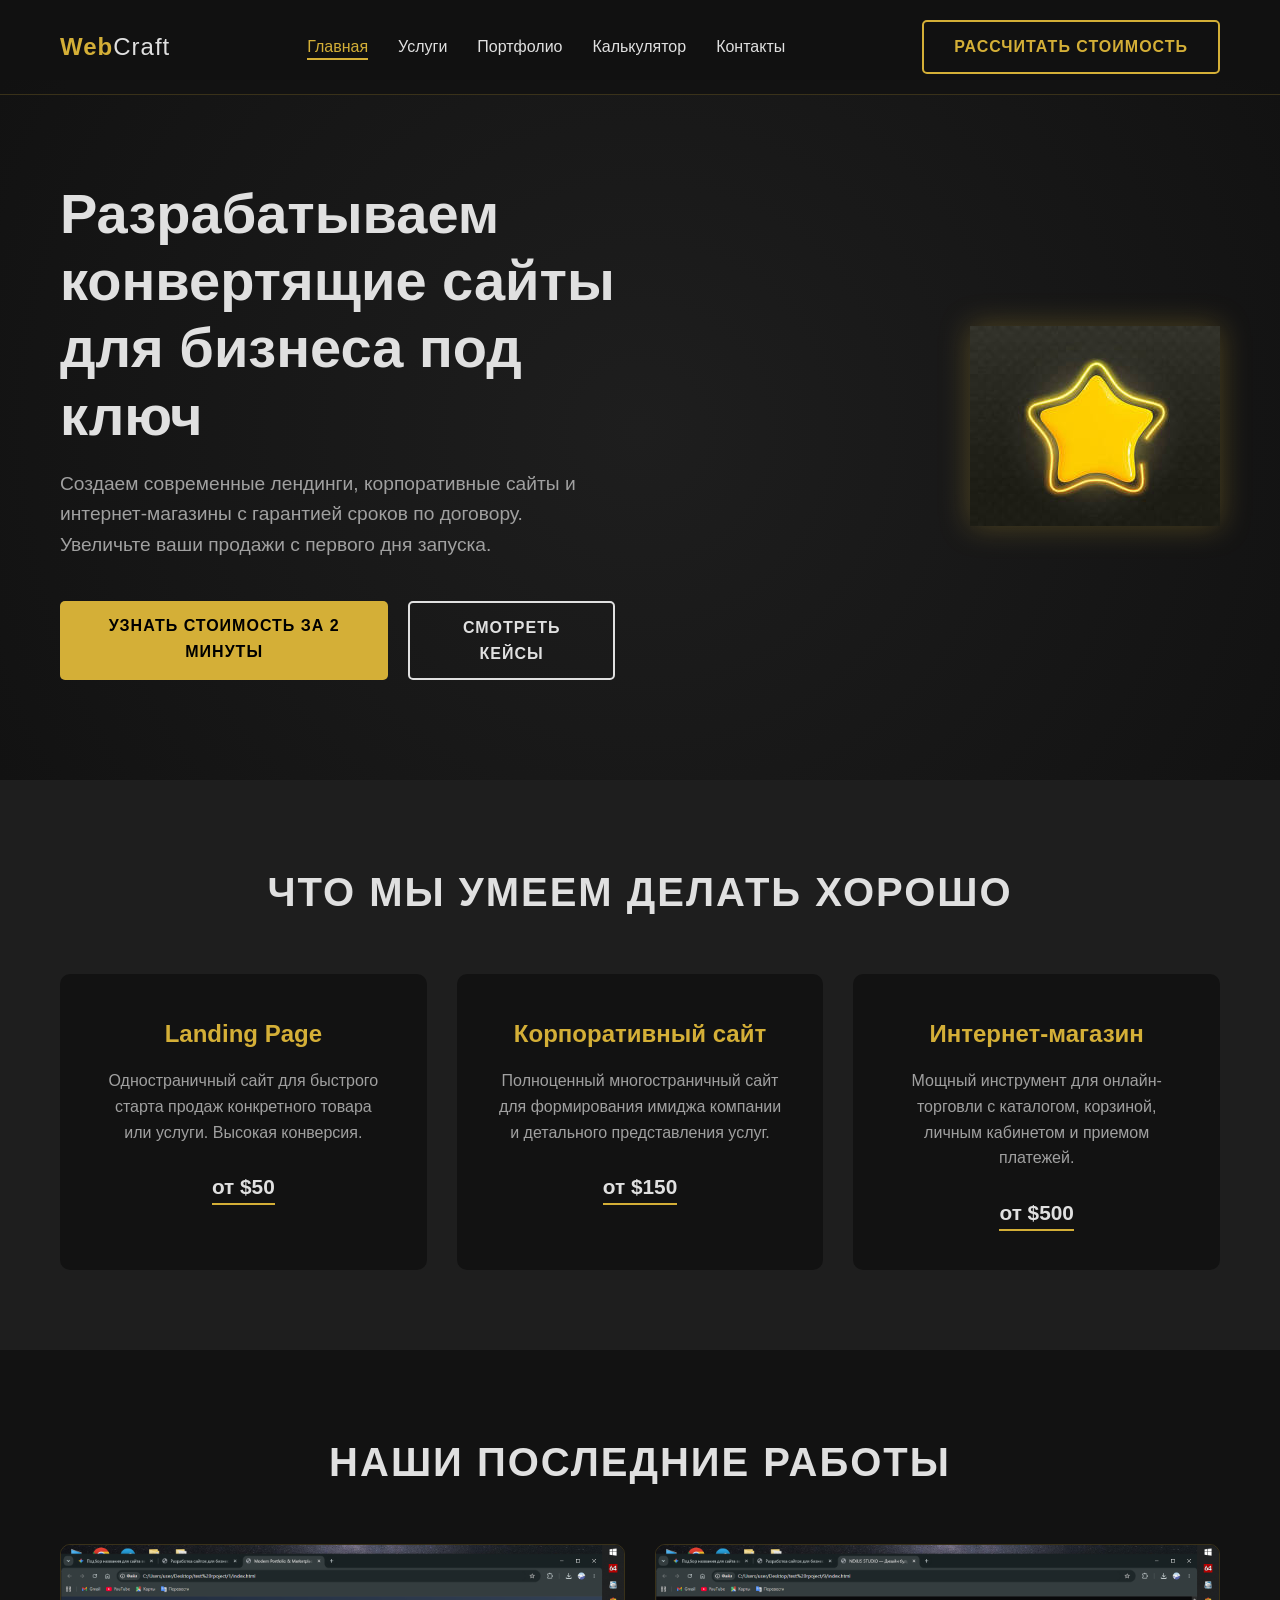
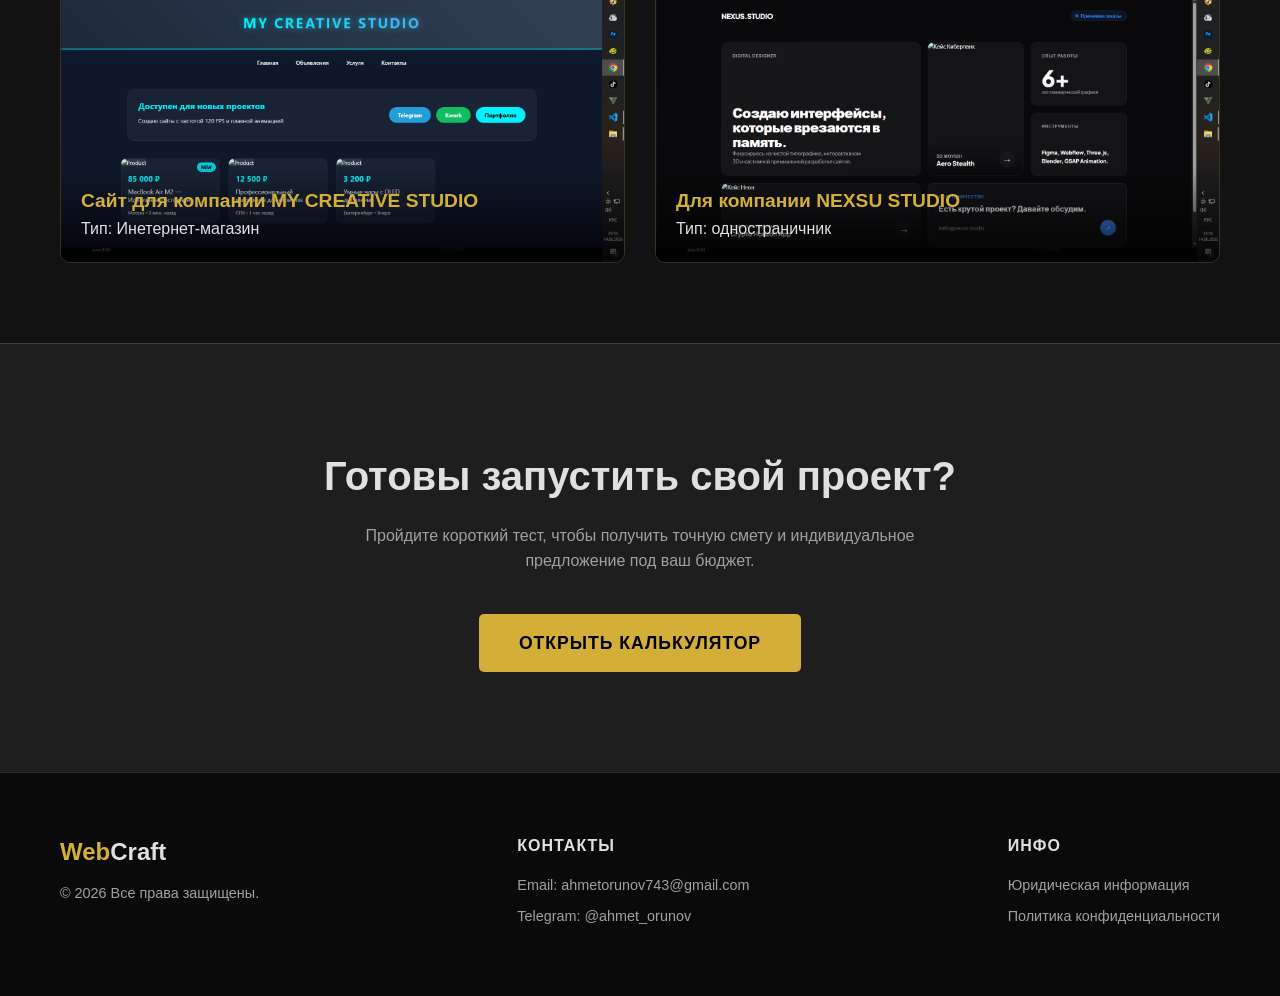
==== index.html @ 6cf31d61 "Add files via upload" ====
<!DOCTYPE html>
<html lang="ru">
<head>
    <meta charset="UTF-8">
    <meta name="viewport" content="width=device-width, initial-scale=1.0">
    <title>Разработка сайтов для бизнеса под ключ | НазваниеСтудии</title>
    <link rel="shortcut icon" href="images/favicon.ico" type="image/x-icon">
    <link rel="stylesheet" href="style.css">
</head>
<body>

    <header class="header">
        <div class="container">
            <div class="logo">
                <a href="index.html"><strong>Web</strong>Craft</a>
            </div>
            <nav class="navigation">
                <ul>
                    <li><a href="index.html" class="active">Главная</a></li>
                    <li><a href="#services">Услуги</a></li>
                    <li><a href="#portfolio">Портфолио</a></li>
                    <li><a href="calculator.html">Калькулятор</a></li>
                    <li><a href="contacts.html">Контакты</a></li>
                </ul>
            </nav>
            <div class="header-cta">
                <a href="calculator.html" class="btn btn-secondary">Рассчитать стоимость</a>
            </div>
        </div>
    </header>

    <main>
        <section class="hero">
            <div class="container">
                <div class="hero-content">
                    <h1>Разрабатываем конвертящие сайты для бизнеса под ключ</h1>
                    <p>Создаем современные лендинги, корпоративные сайты и интернет-магазины с гарантией сроков по договору. Увеличьте ваши продажи с первого дня запуска.</p>
                    <div class="hero-buttons">
                        <a href="calculator.html" class="btn btn-primary">Узнать стоимость за 2 минуты</a>
                        <a href="#portfolio" class="btn btn-outline">Смотреть кейсы</a>
                    </div>
                </div>
                <div class="hero-image">
                    <img src="images.jfif" alt="Разработка сайтов">
                </div>
            </div>
        </section>

        <section id="services" class="services">
            <div class="container">
                <h2 class="section-title">Что мы умеем делать хорошо</h2>
                <div class="services-grid">
                    <div class="service-card">
                        <h3>Landing Page</h3>
                        <p>Одностраничный сайт для быстрого старта продаж конкретного товара или услуги. Высокая конверсия.</p>
                        <span class="price">от $50</span>
                    </div>
                    <div class="service-card">
                        <h3>Корпоративный сайт</h3>
                        <p>Полноценный многостраничный сайт для формирования имиджа компании и детального представления услуг.</p>
                        <span class="price">от $150</span>
                    </div>
                    <div class="service-card">
                        <h3>Интернет-магазин</h3>
                        <p>Мощный инструмент для онлайн-торговли с каталогом, корзиной, личным кабинетом и приемом платежей.</p>
                        <span class="price">от $500</span>
                    </div>
                </div>
            </div>
        </section>

        <section id="portfolio" class="portfolio">
            <div class="container">
                <h2 class="section-title">Наши последние работы</h2>
                <div class="portfolio-grid">
                    <div class="portfolio-item">
                        <img src="keys1.png" alt="Кейс 1">
                        <div class="portfolio-info">
                            <h3>Сайт для компании MY CREATIVE STUDIO</h3>
                            <p>Тип: Инетернет-магазин</p>
                        </div>
                    </div>
                    <div class="portfolio-item">
                        <img src="keys2.png" alt="Кейс 2">
                        <div class="portfolio-info">
                            <h3>Для компании NEXSU STUDIO</h3>
                            <p>Тип: одностраничник</p>
                        </div>
                    </div>
                </div>
            </div>
        </section>

        <section class="cta-block">
            <div class="container">
                <h2>Готовы запустить свой проект?</h2>
                <p>Пройдите короткий тест, чтобы получить точную смету и индивидуальное предложение под ваш бюджет.</p>
                <a href="calculator.html" class="btn btn-primary btn-large">Открыть калькулятор</a>
            </div>
        </section>
    </main>

    <footer id="contacts" class="footer">
        <div class="container">
            <div class="footer-grid">
                <div class="footer-brand">
                    <h3><strong>Web</strong>Craft</h3>
                    <p>© 2026 Все права защищены.</p>
                </div>
                <div class="footer-contacts">
                    <h4>Контакты</h4>
                    <p>Email: ahmetorunov743@gmail.com</p>
                    <p>Telegram: @ahmet_orunov</p>
                </div>
                <div class="footer-links">
                    <h4>Инфо</h4>
                    <ul>
                        <li><a href="legal.html">Юридическая информация</a></li>
                        <li><a href="#">Политика конфиденциальности</a></li>
                    </ul>
                </div>
            </div>
        </div>
    </footer>

    <script src="script.js"></script>
</body>
</html>
---- style.css ----
/* ==========================================================================
   ОСНОВНЫЕ СТИЛИ (Переменные и обнуление)
   ========================================================================== */
:root {
    /* Наша цветовая палитра */
    --bg-dark: #121212;      /* Глубокий темно-серый для фона */
    --bg-card: #1E1E1E;      /* Чуть светлее для блоков, карточек */
    --text-main: #E0E0E0;   /* Светло-серый текст (не чисто белый, чтобы не резал глаза) */
    --text-muted: #A0A0A0;  /* Потускневший текст для описаний */
    --gold: #D4AF37;        /* Основной золотой акцент */
    --gold-hover: #F1D57F;  /* Золотой при наведении (светлее) */
    
    /* Шрифты и параметры */
    --font-main: 'Segoe UI', Roboto, Helvetica, Arial, sans-serif;
    --container-width: 1200px;
    --transition: all 0.3s ease;
}

* {
    margin: 0;
    padding: 0;
    box-sizing: border-box;
}

body {
    background-color: var(--bg-dark);
    color: var(--text-main);
    font-family: var(--font-main);
    line-height: 1.6;
    overflow-x: hidden;
}

a {
    text-decoration: none;
    color: inherit;
    transition: var(--transition);
}

ul {
    list-style: none;
}

img {
    max-width: 100%;
    height: auto;
}

/* Общие элементы */
.container {
    max-width: var(--container-width);
    margin: 0 auto;
    padding: 0 20px;
}

.container-narrow {
    max-width: 800px; /* Для юридических текстов */
}

.section-title {
    text-align: center;
    font-size: 2.5rem;
    margin-bottom: 50px;
    text-transform: uppercase;
    letter-spacing: 2px;
}

/* Кнопки (Buttons) */
.btn {
    display: inline-block;
    padding: 12px 30px;
    border-radius: 5px;
    font-weight: 600;
    text-transform: uppercase;
    letter-spacing: 1px;
    cursor: pointer;
    border: none;
    text-align: center;
}

.btn-primary {
    background-color: var(--gold);
    color: #000; /* Черный текст на золотом */
}

.btn-primary:hover {
    background-color: var(--gold-hover);
    transform: translateY(-2px); /* Легкий эффект всплытия */
}

.btn-secondary {
    background-color: transparent;
    border: 2px solid var(--gold);
    color: var(--gold);
}

.btn-secondary:hover {
    background-color: rgba(212, 175, 55, 0.1); /* Прозрачный золотой фон */
}

.btn-outline {
    background-color: transparent;
    border: 2px solid var(--text-main);
    color: var(--text-main);
}

.btn-outline:hover {
    border-color: var(--gold);
    color: var(--gold);
}

/* ==========================================================================
   ШАПКА (Header)
   ========================================================================== */
.header {
    background-color: rgba(18, 18, 18, 0.95); /* Полупрозрачный фон */
    padding: 20px 0;
    position: fixed;
    top: 0;
    width: 100%;
    z-index: 1000;
    border-bottom: 1px solid rgba(212, 175, 55, 0.2); /* Тонкая золотая линия */
}

.header .container {
    display: flex;
    justify-content: space-between;
    align-items: center;
}

.logo {
    font-size: 1.5rem;
    letter-spacing: 1px;
}

.logo strong {
    color: var(--gold); /* "Web" в логотипе золотой */
}

.navigation ul {
    display: flex;
    gap: 30px;
}

.navigation a {
    font-weight: 500;
    position: relative;
    padding-bottom: 5px;
}

/* Золотое подчеркивание при наведении (эффект Хай-тек) */
.navigation a::after {
    content: '';
    position: absolute;
    bottom: 0;
    left: 0;
    width: 0;
    height: 2px;
    background-color: var(--gold);
    transition: var(--transition);
}

.navigation a:hover::after,
.navigation a.active::after {
    width: 100%;
}

.navigation a.active {
    color: var(--gold);
}

/* Корректировка отступа для main, чтобы header не перекрывал контент */
main {
    margin-top: 80px;
}

/* ==========================================================================
   ГЛАВНАЯ СТРАНИЦА (Index.html)
   ========================================================================== */

/* Hero Section */
.hero {
    padding: 100px 0;
    background: radial-gradient(circle at center, #1E1E1E 0%, #121212 100%); /* Градиент */
}

.hero .container {
    display: flex;
    align-items: center;
    gap: 50px;
}

.hero-content {
    flex: 1;
}

.hero-content h1 {
    font-size: 3.5rem;
    line-height: 1.2;
    margin-bottom: 20px;
}

.hero-content p {
    color: var(--text-muted);
    font-size: 1.2rem;
    margin-bottom: 40px;
}

.hero-buttons {
    display: flex;
    gap: 20px;
}

.hero-image {
    flex: 1;
    text-align: right;
}

.hero-image img {
    filter: drop-shadow(0 0 15px rgba(212, 175, 55, 0.3)); /* Золотое свечение */
}

/* Services */
.services {
    padding: 80px 0;
    background-color: var(--bg-card);
}

.services-grid {
    display: flex;
    gap: 30px;
}

.service-card {
    flex: 1;
    background-color: var(--bg-dark);
    padding: 40px;
    border-radius: 10px;
    border: 1px solid transparent;
    transition: var(--transition);
    text-align: center;
}

.service-card:hover {
    border-color: var(--gold);
    transform: translateY(-5px);
}

.service-card h3 {
    font-size: 1.5rem;
    margin-bottom: 15px;
    color: var(--gold);
}

.service-card p {
    color: var(--text-muted);
    margin-bottom: 25px;
}

.price {
    font-size: 1.3rem;
    font-weight: 700;
    color: var(--text-main);
    border-bottom: 2px solid var(--gold); /* Подчеркивание цены */
    padding-bottom: 5px;
}

/* Portfolio (краткая версия) */
.portfolio {
    padding: 80px 0;
}

.portfolio-grid {
    display: flex;
    gap: 30px;
}

.portfolio-item {
    flex: 1;
    position: relative;
    border-radius: 10px;
    overflow: hidden;
    border: 1px solid rgba(212, 175, 55, 0.2);
}

.portfolio-item img {
    display: block;
    width: 100%;
}

.portfolio-info {
    position: absolute;
    bottom: 0;
    left: 0;
    width: 100%;
    padding: 20px;
    background: linear-gradient(to top, rgba(0,0,0,0.8), transparent);
}

.portfolio-info h3 {
    color: var(--gold);
    font-size: 1.2rem;
}

/* CTA Block */
.cta-block {
    padding: 100px 0;
    background-color: var(--bg-card);
    text-align: center;
    border-top: 1px solid rgba(212, 175, 55, 0.2);
}

.cta-block h2 {
    font-size: 2.5rem;
    margin-bottom: 15px;
}

.cta-block p {
    color: var(--text-muted);
    margin-bottom: 40px;
    max-width: 600px;
    margin-left: auto;
    margin-right: auto;
}

.btn-large {
    padding: 15px 40px;
    font-size: 1.1rem;
}

/* ==========================================================================
   КАЛЬКУЛЯТОР (Calculator.html)
   ========================================================================== */
.calc-page {
    padding: 80px 0;
}

.calc-header {
    text-align: center;
    margin-bottom: 60px;
}

.calc-form {
    max-width: 800px;
    margin: 0 auto;
}

.calc-step {
    background-color: var(--bg-card);
    padding: 30px;
    border-radius: 10px;
    margin-bottom: 30px;
    border-left: 3px solid var(--gold); /* Золотая полоса слева */
}

.calc-step h3 {
    font-size: 1.3rem;
    margin-bottom: 25px;
    color: var(--text-main);
}

/* Группы опций */
.radio-group, .checkbox-group {
    display: flex;
    flex-direction: column;
    gap: 15px;
}

/* Стилизация опции (Label) */
.calc-option {
    display: flex;
    align-items: center;
    cursor: pointer;
    position: relative;
    padding: 10px 0;
}

/* Скрываем стандартные кружочки и галочки */
.calc-option input {
    position: absolute;
    opacity: 0;
    cursor: pointer;
}

/* Кастомный радио-кружок */
.option-custom, .option-custom-check {
    width: 20px;
    height: 20px;
    border: 2px solid var(--text-muted);
    margin-right: 15px;
    transition: var(--transition);
    display: inline-block;
}

.option-custom { border-radius: 50%; } /* Круглый */
.option-custom-check { border-radius: 3px; } /* Квадратный */

/* Стиль при наведении */
.calc-option:hover .option-custom,
.calc-option:hover .option-custom-check {
    border-color: var(--gold);
}

/* Стиль при выборе (Checked) */
.calc-option input:checked + .option-custom,
.calc-option input:checked + .option-custom-check {
    border-color: var(--gold);
    background-color: var(--gold);
    box-shadow: 0 0 10px rgba(212, 175, 55, 0.5); /* Хай-тек свечение */
}

.option-text {
    color: var(--text-muted);
    transition: var(--transition);
}

.calc-option input:checked ~ .option-text {
    color: var(--gold); /* Текст становится золотым при выборе */
    font-weight: 500;
}

/* Итоговая цена */
.calc-total {
    text-align: center;
    padding: 40px;
    margin-bottom: 40px;
    background-color: var(--bg-card);
    border-radius: 10px;
    border: 2px solid var(--gold);
}

.calc-total h4 {
    text-transform: uppercase;
    letter-spacing: 1px;
    margin-bottom: 10px;
}

.total-price {
    font-size: 3rem;
    font-weight: 800;
    color: var(--gold);
}

/* Лид-форма */
.calc-lead-form {
    text-align: center;
}

.form-inputs {
    margin-top: 30px;
    display: flex;
    flex-direction: column;
    gap: 15px;
    max-width: 400px;
    margin-left: auto;
    margin-right: auto;
}

/* Вводы (Inputs) в стиле хай-тек */
.form-inputs input {
    padding: 15px;
    background-color: var(--bg-card);
    border: 1px solid #333;
    color: var(--text-main);
    border-radius: 5px;
    transition: var(--transition);
}

.form-inputs input:focus {
    outline: none;
    border-color: var(--gold); /* Золотая рамка при фокусе */
    box-shadow: 0 0 10px rgba(212, 175, 55, 0.2);
}

/* ==========================================================================
   ЮРИДИЧЕСКАЯ ИНФОРМАЦИЯ (Legal.html)
   ========================================================================== */
.legal-page {
    padding: 80px 0;
}

.legal-section h1 {
    font-size: 2.5rem;
    margin-bottom: 10px;
}

.last-updated {
    color: var(--text-muted);
    margin-bottom: 30px;
}

hr {
    border: 0;
    height: 1px;
    background: linear-gradient(to right, var(--gold), transparent);
    margin-bottom: 40px;
}

.legal-block {
    margin-bottom: 40px;
}

.legal-block h2 {
    color: var(--gold);
    margin-bottom: 20px;
    font-size: 1.5rem;
}

.legal-block p {
    color: var(--text-muted);
    margin-bottom: 15px;
}

.legal-block ul {
    margin-left: 20px;
    list-style: disc;
    color: var(--text-muted);
    margin-bottom: 15px;
}

.legal-block a {
    color: var(--gold);
    border-bottom: 1px solid var(--gold);
}

.legal-table {
    width: 100%;
    border-collapse: collapse;
    margin-top: 20px;
}

.legal-table td {
    padding: 15px;
    border-bottom: 1px solid #333;
    color: var(--text-muted);
}

.legal-table tr:hover td {
    background-color: rgba(255, 255, 255, 0.02); /* Легкий блик */
}

.legal-table td strong {
    color: var(--text-main);
}

/* ==========================================================================
   ПОДВАЛ (Footer)
   ========================================================================== */
.footer {
    padding: 60px 0;
    background-color: #0A0A0A; /* Чуть темнее основного фона */
    border-top: 1px solid rgba(212, 175, 55, 0.2);
}

.footer-grid {
    display: flex;
    justify-content: space-between;
    gap: 40px;
}

.footer-brand h3 { font-size: 1.5rem; margin-bottom: 10px; }
.footer-brand strong { color: var(--gold); }
.footer-brand p { color: var(--text-muted); font-size: 0.9rem; }

.footer-contacts h4, .footer-links h4 {
    text-transform: uppercase;
    letter-spacing: 1px;
    margin-bottom: 15px;
    color: var(--text-main);
}

.footer-contacts p, .footer-links a {
    color: var(--text-muted);
    font-size: 0.9rem;
    margin-bottom: 8px;
    display: block;
}

.footer-links a:hover,
.footer-links a.active {
    color: var(--gold);
}
/* ==========================================================================
   СТРАНИЦА КОНТАКТОВ (Contacts.html)
   ========================================================================== */
.contacts-page {
    padding: 80px 0;
}

.contacts-header {
    text-align: center;
    margin-bottom: 60px;
}

.contacts-grid {
    display: flex;
    gap: 50px;
}

.contacts-info, .contacts-form-box {
    flex: 1;
    background-color: var(--bg-card);
    padding: 40px;
    border-radius: 10px;
    border: 1px solid rgba(212, 175, 55, 0.1);
}

.contacts-info h2, .contacts-form-box h2 {
    font-size: 1.8rem;
    color: var(--gold);
    margin-bottom: 15px;
}

.contacts-description {
    color: var(--text-muted);
    margin-bottom: 30px;
}

/* Сводка контактов */
.info-meta {
    display: flex;
    flex-direction: column;
    gap: 20px;
    margin-bottom: 30px;
}

.meta-item {
    display: flex;
    flex-direction: column;
    border-bottom: 1px solid #333;
    padding-bottom: 10px;
}

.meta-label {
    font-size: 0.85rem;
    color: var(--text-muted);
    text-transform: uppercase;
    letter-spacing: 1px;
}

.meta-value {
    font-size: 1.2rem;
    font-weight: 500;
    margin-top: 5px;
}

.meta-value:hover {
    color: var(--gold);
}

.text-gold {
    color: var(--gold);
}

/* Блок карты */
.contacts-map-box {
    margin-top: 20px;
}

.map-placeholder {
    background-color: var(--bg-dark);
    height: 200px;
    border-radius: 5px;
    border: 1px dashed var(--gold);
    display: flex;
    justify-content: center;
    align-items: center;
    color: var(--text-muted);
    font-size: 0.9rem;
}

/* Форма */
.feedback-form {
    display: flex;
    flex-direction: column;
    gap: 20px;
    margin-top: 30px;
}

.form-group input, .form-group textarea {
    width: 100%;
    padding: 15px;
    background-color: var(--bg-dark);
    border: 1px solid #333;
    color: var(--text-main);
    border-radius: 5px;
    font-family: var(--font-main);
    transition: var(--transition);
}

.form-group input:focus, .form-group textarea:focus {
    outline: none;
    border-color: var(--gold);
    box-shadow: 0 0 10px rgba(212, 175, 55, 0.2);
}

.btn-full {
    width: 100%;
}
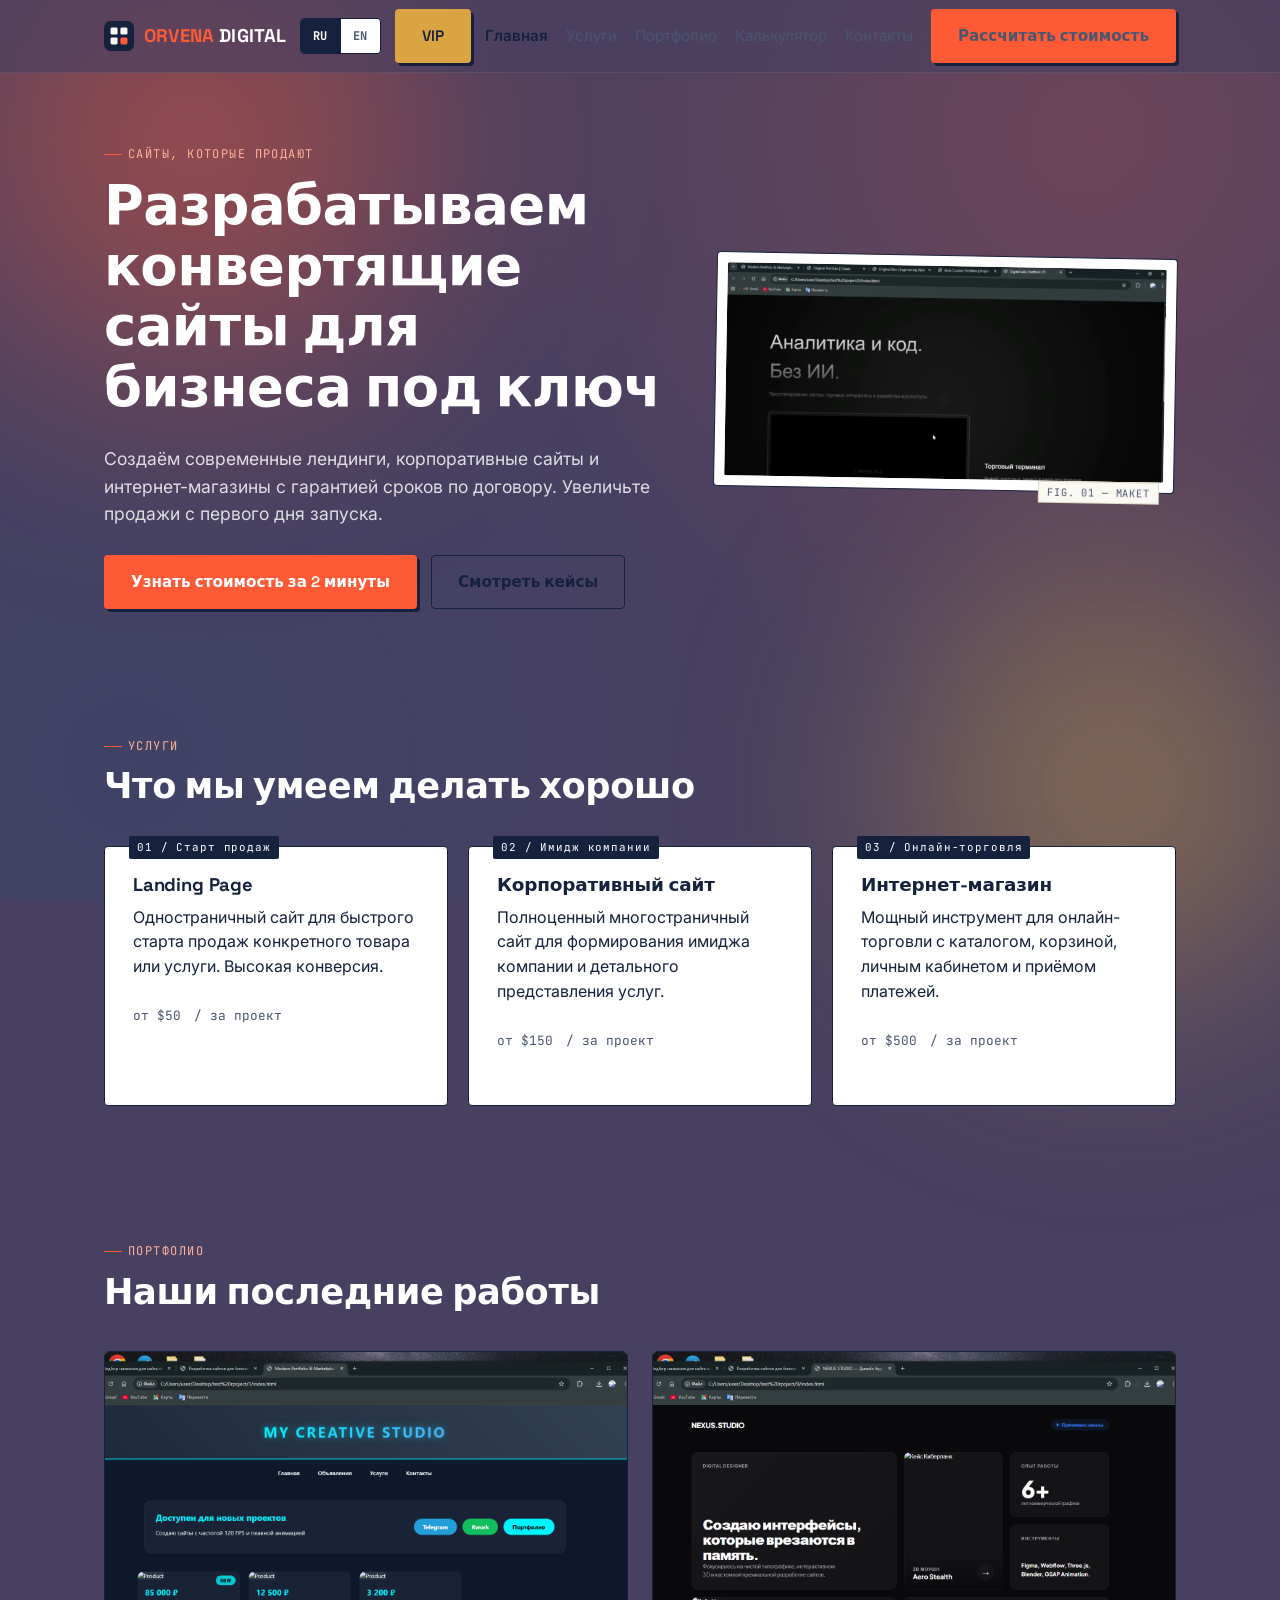
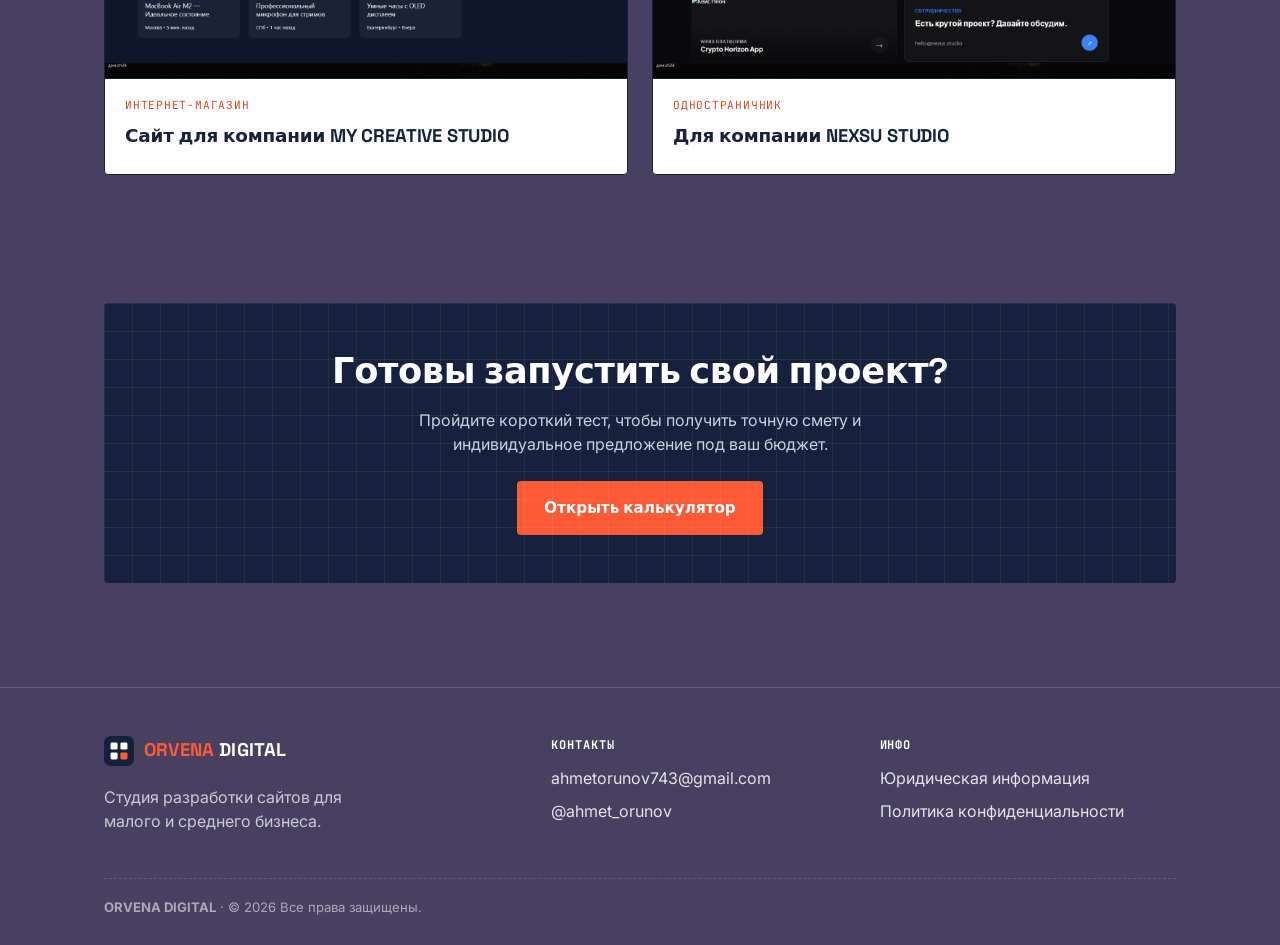
==== commit ae0e179b: "Add files via upload" ====
--- a/index.html
+++ b/index.html
@@ -1,128 +1,184 @@
-<!DOCTYPE html>
-<html lang="ru">
-<head>
-    <meta charset="UTF-8">
-    <meta name="viewport" content="width=device-width, initial-scale=1.0">
-    <title>Разработка сайтов для бизнеса под ключ | НазваниеСтудии</title>
-    <link rel="shortcut icon" href="images/favicon.ico" type="image/x-icon">
-    <link rel="stylesheet" href="style.css">
-</head>
-<body>
-
-    <header class="header">
-        <div class="container">
-            <div class="logo">
-                <a href="index.html"><strong>Web</strong>Craft</a>
-            </div>
-            <nav class="navigation">
-                <ul>
-                    <li><a href="index.html" class="active">Главная</a></li>
-                    <li><a href="#services">Услуги</a></li>
-                    <li><a href="#portfolio">Портфолио</a></li>
-                    <li><a href="calculator.html">Калькулятор</a></li>
-                    <li><a href="contacts.html">Контакты</a></li>
-                </ul>
-            </nav>
-            <div class="header-cta">
-                <a href="calculator.html" class="btn btn-secondary">Рассчитать стоимость</a>
-            </div>
-        </div>
-    </header>
-
-    <main>
-        <section class="hero">
-            <div class="container">
-                <div class="hero-content">
-                    <h1>Разрабатываем конвертящие сайты для бизнеса под ключ</h1>
-                    <p>Создаем современные лендинги, корпоративные сайты и интернет-магазины с гарантией сроков по договору. Увеличьте ваши продажи с первого дня запуска.</p>
-                    <div class="hero-buttons">
-                        <a href="calculator.html" class="btn btn-primary">Узнать стоимость за 2 минуты</a>
-                        <a href="#portfolio" class="btn btn-outline">Смотреть кейсы</a>
-                    </div>
-                </div>
-                <div class="hero-image">
-                    <img src="images.jfif" alt="Разработка сайтов">
-                </div>
-            </div>
-        </section>
-
-        <section id="services" class="services">
-            <div class="container">
-                <h2 class="section-title">Что мы умеем делать хорошо</h2>
-                <div class="services-grid">
-                    <div class="service-card">
-                        <h3>Landing Page</h3>
-                        <p>Одностраничный сайт для быстрого старта продаж конкретного товара или услуги. Высокая конверсия.</p>
-                        <span class="price">от $50</span>
-                    </div>
-                    <div class="service-card">
-                        <h3>Корпоративный сайт</h3>
-                        <p>Полноценный многостраничный сайт для формирования имиджа компании и детального представления услуг.</p>
-                        <span class="price">от $150</span>
-                    </div>
-                    <div class="service-card">
-                        <h3>Интернет-магазин</h3>
-                        <p>Мощный инструмент для онлайн-торговли с каталогом, корзиной, личным кабинетом и приемом платежей.</p>
-                        <span class="price">от $500</span>
-                    </div>
-                </div>
-            </div>
-        </section>
-
-        <section id="portfolio" class="portfolio">
-            <div class="container">
-                <h2 class="section-title">Наши последние работы</h2>
-                <div class="portfolio-grid">
-                    <div class="portfolio-item">
-                        <img src="keys1.png" alt="Кейс 1">
-                        <div class="portfolio-info">
-                            <h3>Сайт для компании MY CREATIVE STUDIO</h3>
-                            <p>Тип: Инетернет-магазин</p>
-                        </div>
-                    </div>
-                    <div class="portfolio-item">
-                        <img src="keys2.png" alt="Кейс 2">
-                        <div class="portfolio-info">
-                            <h3>Для компании NEXSU STUDIO</h3>
-                            <p>Тип: одностраничник</p>
-                        </div>
-                    </div>
-                </div>
-            </div>
-        </section>
-
-        <section class="cta-block">
-            <div class="container">
-                <h2>Готовы запустить свой проект?</h2>
-                <p>Пройдите короткий тест, чтобы получить точную смету и индивидуальное предложение под ваш бюджет.</p>
-                <a href="calculator.html" class="btn btn-primary btn-large">Открыть калькулятор</a>
-            </div>
-        </section>
-    </main>
-
-    <footer id="contacts" class="footer">
-        <div class="container">
-            <div class="footer-grid">
-                <div class="footer-brand">
-                    <h3><strong>Web</strong>Craft</h3>
-                    <p>© 2026 Все права защищены.</p>
-                </div>
-                <div class="footer-contacts">
-                    <h4>Контакты</h4>
-                    <p>Email: ahmetorunov743@gmail.com</p>
-                    <p>Telegram: @ahmet_orunov</p>
-                </div>
-                <div class="footer-links">
-                    <h4>Инфо</h4>
-                    <ul>
-                        <li><a href="legal.html">Юридическая информация</a></li>
-                        <li><a href="#">Политика конфиденциальности</a></li>
-                    </ul>
-                </div>
-            </div>
-        </div>
-    </footer>
-
-    <script src="script.js"></script>
-</body>
-</html>+<!doctype html>
+<html lang="ru">
+<head>
+  <meta charset="UTF-8">
+  <meta name="viewport" content="width=device-width, initial-scale=1.0">
+  <title>Разработка сайтов для бизнеса под ключ | ORVENA DIGITAL</title>
+  <meta name="description" content="ORVENA DIGITAL — студия разработки сайтов: лендинги, корпоративные сайты и интернет-магазины под ключ. Рассчитайте стоимость онлайн за 2 минуты.">
+
+  <meta property="og:type" content="website">
+  <meta property="og:title" content="Разработка сайтов для бизнеса под ключ | ORVENA DIGITAL">
+  <meta property="og:description" content="Лендинги, корпоративные сайты и интернет-магазины под ключ с гарантией сроков по договору.">
+  <meta property="og:image" content="https://ahmetorunov743.github.io/WebCraft/images.jfif">
+  <meta property="og:url" content="https://ahmetorunov743.github.io/WebCraft/">
+  <meta name="twitter:card" content="summary_large_image">
+
+  <link rel="icon" type="image/svg+xml" href="favicon.svg">
+  <link rel="preconnect" href="https://fonts.googleapis.com">
+  <link rel="preconnect" href="https://fonts.gstatic.com" crossorigin>
+  <link href="https://fonts.googleapis.com/css2?family=Space+Grotesk:wght@500;700&family=Inter:wght@400;500;600&family=JetBrains+Mono:wght@400;600&display=swap" rel="stylesheet">
+  <link rel="stylesheet" href="style.css">
+</head>
+<body class="home-page">
+  <a class="skip-link" href="#main" data-i18n="skip_link">Перейти к содержимому</a>
+
+  <header class="site-header">
+    <div class="wrap">
+      <a class="logo" href="index.html">
+        <svg class="logo-mark" viewBox="0 0 64 64" aria-hidden="true" focusable="false">
+          <rect width="64" height="64" rx="14" fill="#16223D"/>
+          <rect x="14" y="14" width="15" height="15" rx="3" fill="#FAF8F2"/>
+          <rect x="35" y="14" width="15" height="15" rx="3" fill="#FAF8F2"/>
+          <rect x="14" y="35" width="15" height="15" rx="3" fill="#FAF8F2"/>
+          <rect x="35" y="35" width="15" height="15" rx="3" fill="#FF5A36"/>
+        </svg>
+        <span class="logo-text"><b>ORVENA</b> DIGITAL</span>
+      </a>
+      <div class="header-right">
+        <div class="lang-toggle" data-lang-toggle role="group" aria-label="Язык / Language">
+          <button type="button" class="lang-btn" data-lang="ru" aria-pressed="true">RU</button>
+          <button type="button" class="lang-btn" data-lang="en" aria-pressed="false">EN</button>
+        </div>
+        <a class="btn btn-vip" href="vip.html" data-i18n="nav_vip">VIP</a>
+      <button class="nav-toggle" aria-label="Открыть меню" aria-expanded="false">
+        <span></span>
+      </button>
+      <nav class="main-nav">
+        <ul>
+          <li><a href="index.html" aria-current="page" data-i18n="nav_home">Главная</a></li>
+          <li><a href="index.html#services" data-i18n="nav_services">Услуги</a></li>
+          <li><a href="index.html#portfolio" data-i18n="nav_portfolio">Портфолио</a></li>
+          <li><a href="calculator.html" data-i18n="nav_calculator">Калькулятор</a></li>
+          <li><a href="contacts.html" data-i18n="nav_contacts">Контакты</a></li>
+        </ul>
+        <a class="btn btn-primary" href="calculator.html" data-i18n="nav_cta">Рассчитать стоимость</a>
+      </nav>
+      </div>
+    </div>
+  </header>
+
+  <main id="main">
+    <section class="hero">
+      <div class="wrap hero-grid">
+        <div>
+          <p class="eyebrow" data-i18n="hero_eyebrow">Сайты, которые продают</p>
+          <h1 data-i18n="hero_h1">Разрабатываем конвертящие сайты для бизнеса под ключ</h1>
+          <p class="lede" data-i18n="hero_lede">Создаём современные лендинги, корпоративные сайты и интернет-магазины с гарантией сроков по договору. Увеличьте продажи с первого дня запуска.</p>
+          <div class="hero-actions">
+            <a class="btn btn-primary" href="calculator.html" data-i18n="hero_btn_calc">Узнать стоимость за 2 минуты</a>
+            <a class="btn btn-ghost" href="#portfolio" data-i18n="hero_btn_cases">Смотреть кейсы</a>
+          </div>
+        </div>
+        <div class="hero-figure">
+          <img src="Images.jpg" alt="Пример макета сайта, который разрабатывает студия WebCraft" data-i18n-alt="hero_img_alt">
+        </div>
+      </div>
+    </section>
+
+    <section class="section" id="services">
+      <div class="wrap">
+        <div class="section-head">
+          <p class="eyebrow" data-i18n="services_eyebrow">Услуги</p>
+          <h2 data-i18n="services_h2">Что мы умеем делать хорошо</h2>
+        </div>
+        <div class="card-grid">
+          <article class="service-card">
+            <span class="service-tag" data-i18n="service1_tag">01 / Старт продаж</span>
+            <h3 data-i18n="service1_h3">Landing Page</h3>
+            <p data-i18n="service1_p">Одностраничный сайт для быстрого старта продаж конкретного товара или услуги. Высокая конверсия.</p>
+            <p class="price"><span data-i18n="service1_price">от $50</span> <span data-i18n="service1_unit">/ за проект</span></p>
+          </article>
+          <article class="service-card">
+            <span class="service-tag" data-i18n="service2_tag">02 / Имидж компании</span>
+            <h3 data-i18n="service2_h3">Корпоративный сайт</h3>
+            <p data-i18n="service2_p">Полноценный многостраничный сайт для формирования имиджа компании и детального представления услуг.</p>
+            <p class="price"><span data-i18n="service2_price">от $150</span> <span data-i18n="service2_unit">/ за проект</span></p>
+          </article>
+          <article class="service-card">
+            <span class="service-tag" data-i18n="service3_tag">03 / Онлайн-торговля</span>
+            <h3 data-i18n="service3_h3">Интернет-магазин</h3>
+            <p data-i18n="service3_p">Мощный инструмент для онлайн-торговли с каталогом, корзиной, личным кабинетом и приёмом платежей.</p>
+            <p class="price"><span data-i18n="service3_price">от $500</span> <span data-i18n="service3_unit">/ за проект</span></p>
+          </article>
+        </div>
+      </div>
+    </section>
+
+    <section class="section" id="portfolio">
+      <div class="wrap">
+        <div class="section-head">
+          <p class="eyebrow" data-i18n="portfolio_eyebrow">Портфолио</p>
+          <h2 data-i18n="portfolio_h2">Наши последние работы</h2>
+        </div>
+        <div class="portfolio-grid">
+          <article class="case-card">
+            <figure><img src="keys1.png" alt="Сайт для компании MY CREATIVE STUDIO" data-i18n-alt="case1_alt"></figure>
+            <div class="case-body">
+              <p class="case-type" data-i18n="case1_type">Интернет-магазин</p>
+              <h3 data-i18n="case1_title">Сайт для компании MY CREATIVE STUDIO</h3>
+            </div>
+          </article>
+          <article class="case-card">
+            <figure><img src="keys2.png" alt="Сайт для компании NEXSU STUDIO" data-i18n-alt="case2_alt"></figure>
+            <div class="case-body">
+              <p class="case-type" data-i18n="case2_type">Одностраничник</p>
+              <h3 data-i18n="case2_title">Для компании NEXSU STUDIO</h3>
+            </div>
+          </article>
+        </div>
+      </div>
+    </section>
+
+    <section class="section">
+      <div class="wrap">
+        <div class="cta-band">
+          <h2 data-i18n="cta_h2">Готовы запустить свой проект?</h2>
+          <p data-i18n="cta_p">Пройдите короткий тест, чтобы получить точную смету и индивидуальное предложение под ваш бюджет.</p>
+          <div class="hero-actions" style="justify-content:center; margin-top:24px;">
+            <a class="btn btn-primary" href="calculator.html" data-i18n="cta_btn">Открыть калькулятор</a>
+          </div>
+        </div>
+      </div>
+    </section>
+  </main>
+
+  <footer class="site-footer">
+    <div class="wrap">
+      <div class="footer-grid">
+        <div>
+          <a class="logo" href="index.html">
+            <svg class="logo-mark" viewBox="0 0 64 64" aria-hidden="true" focusable="false">
+              <rect width="64" height="64" rx="14" fill="#16223D"/>
+              <rect x="14" y="14" width="15" height="15" rx="3" fill="#FAF8F2"/>
+              <rect x="35" y="14" width="15" height="15" rx="3" fill="#FAF8F2"/>
+              <rect x="14" y="35" width="15" height="15" rx="3" fill="#FAF8F2"/>
+              <rect x="35" y="35" width="15" height="15" rx="3" fill="#FF5A36"/>
+            </svg>
+            <span class="logo-text"><b>ORVENA</b> DIGITAL</span>
+          </a>
+          <p style="margin-top:12px; max-width:280px;" data-i18n="footer_tagline">Студия разработки сайтов для малого и среднего бизнеса.</p>
+        </div>
+        <div>
+          <h4 data-i18n="footer_contacts_h">Контакты</h4>
+          <ul>
+            <li><a href="mailto:ahmetorunov743@gmail.com">ahmetorunov743@gmail.com</a></li>
+            <li><a href="https://t.me/ahmet_orunov">@ahmet_orunov</a></li>
+          </ul>
+        </div>
+        <div>
+          <h4 data-i18n="footer_info_h">Инфо</h4>
+          <ul>
+            <li><a href="legal.html" data-i18n="footer_legal">Юридическая информация</a></li>
+            <li><a href="privacy.html" data-i18n="footer_privacy">Политика конфиденциальности</a></li>
+          </ul>
+        </div>
+      </div>
+      <div class="footer-bottom">
+        <span><b>ORVENA DIGITAL</b> · © <span data-year>2026</span> <span data-i18n="footer_rights">Все права защищены.</span></span>
+      </div>
+    </div>
+  </footer>
+
+  <script src="script.js"></script>
+</body>
+</html>
--- a/style.css
+++ b/style.css
@@ -1,698 +1,827 @@
-/* ==========================================================================
-   ОСНОВНЫЕ СТИЛИ (Переменные и обнуление)
-   ========================================================================== */
-:root {
-    /* Наша цветовая палитра */
-    --bg-dark: #121212;      /* Глубокий темно-серый для фона */
-    --bg-card: #1E1E1E;      /* Чуть светлее для блоков, карточек */
-    --text-main: #E0E0E0;   /* Светло-серый текст (не чисто белый, чтобы не резал глаза) */
-    --text-muted: #A0A0A0;  /* Потускневший текст для описаний */
-    --gold: #D4AF37;        /* Основной золотой акцент */
-    --gold-hover: #F1D57F;  /* Золотой при наведении (светлее) */
-    
-    /* Шрифты и параметры */
-    --font-main: 'Segoe UI', Roboto, Helvetica, Arial, sans-serif;
-    --container-width: 1200px;
-    --transition: all 0.3s ease;
-}
-
-* {
-    margin: 0;
-    padding: 0;
-    box-sizing: border-box;
-}
-
-body {
-    background-color: var(--bg-dark);
-    color: var(--text-main);
-    font-family: var(--font-main);
-    line-height: 1.6;
-    overflow-x: hidden;
-}
-
-a {
-    text-decoration: none;
-    color: inherit;
-    transition: var(--transition);
-}
-
-ul {
-    list-style: none;
-}
-
-img {
-    max-width: 100%;
-    height: auto;
-}
-
-/* Общие элементы */
-.container {
-    max-width: var(--container-width);
-    margin: 0 auto;
-    padding: 0 20px;
-}
-
-.container-narrow {
-    max-width: 800px; /* Для юридических текстов */
-}
-
-.section-title {
-    text-align: center;
-    font-size: 2.5rem;
-    margin-bottom: 50px;
-    text-transform: uppercase;
-    letter-spacing: 2px;
-}
-
-/* Кнопки (Buttons) */
-.btn {
-    display: inline-block;
-    padding: 12px 30px;
-    border-radius: 5px;
-    font-weight: 600;
-    text-transform: uppercase;
-    letter-spacing: 1px;
-    cursor: pointer;
-    border: none;
-    text-align: center;
-}
-
-.btn-primary {
-    background-color: var(--gold);
-    color: #000; /* Черный текст на золотом */
-}
-
-.btn-primary:hover {
-    background-color: var(--gold-hover);
-    transform: translateY(-2px); /* Легкий эффект всплытия */
-}
-
-.btn-secondary {
-    background-color: transparent;
-    border: 2px solid var(--gold);
-    color: var(--gold);
-}
-
-.btn-secondary:hover {
-    background-color: rgba(212, 175, 55, 0.1); /* Прозрачный золотой фон */
-}
-
-.btn-outline {
-    background-color: transparent;
-    border: 2px solid var(--text-main);
-    color: var(--text-main);
-}
-
-.btn-outline:hover {
-    border-color: var(--gold);
-    color: var(--gold);
-}
-
-/* ==========================================================================
-   ШАПКА (Header)
-   ========================================================================== */
-.header {
-    background-color: rgba(18, 18, 18, 0.95); /* Полупрозрачный фон */
-    padding: 20px 0;
-    position: fixed;
-    top: 0;
-    width: 100%;
-    z-index: 1000;
-    border-bottom: 1px solid rgba(212, 175, 55, 0.2); /* Тонкая золотая линия */
-}
-
-.header .container {
-    display: flex;
-    justify-content: space-between;
-    align-items: center;
-}
-
-.logo {
-    font-size: 1.5rem;
-    letter-spacing: 1px;
-}
-
-.logo strong {
-    color: var(--gold); /* "Web" в логотипе золотой */
-}
-
-.navigation ul {
-    display: flex;
-    gap: 30px;
-}
-
-.navigation a {
-    font-weight: 500;
-    position: relative;
-    padding-bottom: 5px;
-}
-
-/* Золотое подчеркивание при наведении (эффект Хай-тек) */
-.navigation a::after {
-    content: '';
-    position: absolute;
-    bottom: 0;
-    left: 0;
-    width: 0;
-    height: 2px;
-    background-color: var(--gold);
-    transition: var(--transition);
-}
-
-.navigation a:hover::after,
-.navigation a.active::after {
-    width: 100%;
-}
-
-.navigation a.active {
-    color: var(--gold);
-}
-
-/* Корректировка отступа для main, чтобы header не перекрывал контент */
-main {
-    margin-top: 80px;
-}
-
-/* ==========================================================================
-   ГЛАВНАЯ СТРАНИЦА (Index.html)
-   ========================================================================== */
-
-/* Hero Section */
-.hero {
-    padding: 100px 0;
-    background: radial-gradient(circle at center, #1E1E1E 0%, #121212 100%); /* Градиент */
-}
-
-.hero .container {
-    display: flex;
-    align-items: center;
-    gap: 50px;
-}
-
-.hero-content {
-    flex: 1;
-}
-
-.hero-content h1 {
-    font-size: 3.5rem;
-    line-height: 1.2;
-    margin-bottom: 20px;
-}
-
-.hero-content p {
-    color: var(--text-muted);
-    font-size: 1.2rem;
-    margin-bottom: 40px;
-}
-
-.hero-buttons {
-    display: flex;
-    gap: 20px;
-}
-
-.hero-image {
-    flex: 1;
-    text-align: right;
-}
-
-.hero-image img {
-    filter: drop-shadow(0 0 15px rgba(212, 175, 55, 0.3)); /* Золотое свечение */
-}
-
-/* Services */
-.services {
-    padding: 80px 0;
-    background-color: var(--bg-card);
-}
-
-.services-grid {
-    display: flex;
-    gap: 30px;
-}
-
-.service-card {
-    flex: 1;
-    background-color: var(--bg-dark);
-    padding: 40px;
-    border-radius: 10px;
-    border: 1px solid transparent;
-    transition: var(--transition);
-    text-align: center;
-}
-
-.service-card:hover {
-    border-color: var(--gold);
-    transform: translateY(-5px);
-}
-
-.service-card h3 {
-    font-size: 1.5rem;
-    margin-bottom: 15px;
-    color: var(--gold);
-}
-
-.service-card p {
-    color: var(--text-muted);
-    margin-bottom: 25px;
-}
-
-.price {
-    font-size: 1.3rem;
-    font-weight: 700;
-    color: var(--text-main);
-    border-bottom: 2px solid var(--gold); /* Подчеркивание цены */
-    padding-bottom: 5px;
-}
-
-/* Portfolio (краткая версия) */
-.portfolio {
-    padding: 80px 0;
-}
-
-.portfolio-grid {
-    display: flex;
-    gap: 30px;
-}
-
-.portfolio-item {
-    flex: 1;
-    position: relative;
-    border-radius: 10px;
-    overflow: hidden;
-    border: 1px solid rgba(212, 175, 55, 0.2);
-}
-
-.portfolio-item img {
-    display: block;
-    width: 100%;
-}
-
-.portfolio-info {
-    position: absolute;
-    bottom: 0;
-    left: 0;
-    width: 100%;
-    padding: 20px;
-    background: linear-gradient(to top, rgba(0,0,0,0.8), transparent);
-}
-
-.portfolio-info h3 {
-    color: var(--gold);
-    font-size: 1.2rem;
-}
-
-/* CTA Block */
-.cta-block {
-    padding: 100px 0;
-    background-color: var(--bg-card);
-    text-align: center;
-    border-top: 1px solid rgba(212, 175, 55, 0.2);
-}
-
-.cta-block h2 {
-    font-size: 2.5rem;
-    margin-bottom: 15px;
-}
-
-.cta-block p {
-    color: var(--text-muted);
-    margin-bottom: 40px;
-    max-width: 600px;
-    margin-left: auto;
-    margin-right: auto;
-}
-
-.btn-large {
-    padding: 15px 40px;
-    font-size: 1.1rem;
-}
-
-/* ==========================================================================
-   КАЛЬКУЛЯТОР (Calculator.html)
-   ========================================================================== */
-.calc-page {
-    padding: 80px 0;
-}
-
-.calc-header {
-    text-align: center;
-    margin-bottom: 60px;
-}
-
-.calc-form {
-    max-width: 800px;
-    margin: 0 auto;
-}
-
-.calc-step {
-    background-color: var(--bg-card);
-    padding: 30px;
-    border-radius: 10px;
-    margin-bottom: 30px;
-    border-left: 3px solid var(--gold); /* Золотая полоса слева */
-}
-
-.calc-step h3 {
-    font-size: 1.3rem;
-    margin-bottom: 25px;
-    color: var(--text-main);
-}
-
-/* Группы опций */
-.radio-group, .checkbox-group {
-    display: flex;
-    flex-direction: column;
-    gap: 15px;
-}
-
-/* Стилизация опции (Label) */
-.calc-option {
-    display: flex;
-    align-items: center;
-    cursor: pointer;
-    position: relative;
-    padding: 10px 0;
-}
-
-/* Скрываем стандартные кружочки и галочки */
-.calc-option input {
-    position: absolute;
-    opacity: 0;
-    cursor: pointer;
-}
-
-/* Кастомный радио-кружок */
-.option-custom, .option-custom-check {
-    width: 20px;
-    height: 20px;
-    border: 2px solid var(--text-muted);
-    margin-right: 15px;
-    transition: var(--transition);
-    display: inline-block;
-}
-
-.option-custom { border-radius: 50%; } /* Круглый */
-.option-custom-check { border-radius: 3px; } /* Квадратный */
-
-/* Стиль при наведении */
-.calc-option:hover .option-custom,
-.calc-option:hover .option-custom-check {
-    border-color: var(--gold);
-}
-
-/* Стиль при выборе (Checked) */
-.calc-option input:checked + .option-custom,
-.calc-option input:checked + .option-custom-check {
-    border-color: var(--gold);
-    background-color: var(--gold);
-    box-shadow: 0 0 10px rgba(212, 175, 55, 0.5); /* Хай-тек свечение */
-}
-
-.option-text {
-    color: var(--text-muted);
-    transition: var(--transition);
-}
-
-.calc-option input:checked ~ .option-text {
-    color: var(--gold); /* Текст становится золотым при выборе */
-    font-weight: 500;
-}
-
-/* Итоговая цена */
-.calc-total {
-    text-align: center;
-    padding: 40px;
-    margin-bottom: 40px;
-    background-color: var(--bg-card);
-    border-radius: 10px;
-    border: 2px solid var(--gold);
-}
-
-.calc-total h4 {
-    text-transform: uppercase;
-    letter-spacing: 1px;
-    margin-bottom: 10px;
-}
-
-.total-price {
-    font-size: 3rem;
-    font-weight: 800;
-    color: var(--gold);
-}
-
-/* Лид-форма */
-.calc-lead-form {
-    text-align: center;
-}
-
-.form-inputs {
-    margin-top: 30px;
-    display: flex;
-    flex-direction: column;
-    gap: 15px;
-    max-width: 400px;
-    margin-left: auto;
-    margin-right: auto;
-}
-
-/* Вводы (Inputs) в стиле хай-тек */
-.form-inputs input {
-    padding: 15px;
-    background-color: var(--bg-card);
-    border: 1px solid #333;
-    color: var(--text-main);
-    border-radius: 5px;
-    transition: var(--transition);
-}
-
-.form-inputs input:focus {
-    outline: none;
-    border-color: var(--gold); /* Золотая рамка при фокусе */
-    box-shadow: 0 0 10px rgba(212, 175, 55, 0.2);
-}
-
-/* ==========================================================================
-   ЮРИДИЧЕСКАЯ ИНФОРМАЦИЯ (Legal.html)
-   ========================================================================== */
-.legal-page {
-    padding: 80px 0;
-}
-
-.legal-section h1 {
-    font-size: 2.5rem;
-    margin-bottom: 10px;
-}
-
-.last-updated {
-    color: var(--text-muted);
-    margin-bottom: 30px;
-}
-
-hr {
-    border: 0;
-    height: 1px;
-    background: linear-gradient(to right, var(--gold), transparent);
-    margin-bottom: 40px;
-}
-
-.legal-block {
-    margin-bottom: 40px;
-}
-
-.legal-block h2 {
-    color: var(--gold);
-    margin-bottom: 20px;
-    font-size: 1.5rem;
-}
-
-.legal-block p {
-    color: var(--text-muted);
-    margin-bottom: 15px;
-}
-
-.legal-block ul {
-    margin-left: 20px;
-    list-style: disc;
-    color: var(--text-muted);
-    margin-bottom: 15px;
-}
-
-.legal-block a {
-    color: var(--gold);
-    border-bottom: 1px solid var(--gold);
-}
-
-.legal-table {
-    width: 100%;
-    border-collapse: collapse;
-    margin-top: 20px;
-}
-
-.legal-table td {
-    padding: 15px;
-    border-bottom: 1px solid #333;
-    color: var(--text-muted);
-}
-
-.legal-table tr:hover td {
-    background-color: rgba(255, 255, 255, 0.02); /* Легкий блик */
-}
-
-.legal-table td strong {
-    color: var(--text-main);
-}
-
-/* ==========================================================================
-   ПОДВАЛ (Footer)
-   ========================================================================== */
-.footer {
-    padding: 60px 0;
-    background-color: #0A0A0A; /* Чуть темнее основного фона */
-    border-top: 1px solid rgba(212, 175, 55, 0.2);
-}
-
-.footer-grid {
-    display: flex;
-    justify-content: space-between;
-    gap: 40px;
-}
-
-.footer-brand h3 { font-size: 1.5rem; margin-bottom: 10px; }
-.footer-brand strong { color: var(--gold); }
-.footer-brand p { color: var(--text-muted); font-size: 0.9rem; }
-
-.footer-contacts h4, .footer-links h4 {
-    text-transform: uppercase;
-    letter-spacing: 1px;
-    margin-bottom: 15px;
-    color: var(--text-main);
-}
-
-.footer-contacts p, .footer-links a {
-    color: var(--text-muted);
-    font-size: 0.9rem;
-    margin-bottom: 8px;
-    display: block;
-}
-
-.footer-links a:hover,
-.footer-links a.active {
-    color: var(--gold);
-}
-/* ==========================================================================
-   СТРАНИЦА КОНТАКТОВ (Contacts.html)
-   ========================================================================== */
-.contacts-page {
-    padding: 80px 0;
-}
-
-.contacts-header {
-    text-align: center;
-    margin-bottom: 60px;
-}
-
-.contacts-grid {
-    display: flex;
-    gap: 50px;
-}
-
-.contacts-info, .contacts-form-box {
-    flex: 1;
-    background-color: var(--bg-card);
-    padding: 40px;
-    border-radius: 10px;
-    border: 1px solid rgba(212, 175, 55, 0.1);
-}
-
-.contacts-info h2, .contacts-form-box h2 {
-    font-size: 1.8rem;
-    color: var(--gold);
-    margin-bottom: 15px;
-}
-
-.contacts-description {
-    color: var(--text-muted);
-    margin-bottom: 30px;
-}
-
-/* Сводка контактов */
-.info-meta {
-    display: flex;
-    flex-direction: column;
-    gap: 20px;
-    margin-bottom: 30px;
-}
-
-.meta-item {
-    display: flex;
-    flex-direction: column;
-    border-bottom: 1px solid #333;
-    padding-bottom: 10px;
-}
-
-.meta-label {
-    font-size: 0.85rem;
-    color: var(--text-muted);
-    text-transform: uppercase;
-    letter-spacing: 1px;
-}
-
-.meta-value {
-    font-size: 1.2rem;
-    font-weight: 500;
-    margin-top: 5px;
-}
-
-.meta-value:hover {
-    color: var(--gold);
-}
-
-.text-gold {
-    color: var(--gold);
-}
-
-/* Блок карты */
-.contacts-map-box {
-    margin-top: 20px;
-}
-
-.map-placeholder {
-    background-color: var(--bg-dark);
-    height: 200px;
-    border-radius: 5px;
-    border: 1px dashed var(--gold);
-    display: flex;
-    justify-content: center;
-    align-items: center;
-    color: var(--text-muted);
-    font-size: 0.9rem;
-}
-
-/* Форма */
-.feedback-form {
-    display: flex;
-    flex-direction: column;
-    gap: 20px;
-    margin-top: 30px;
-}
-
-.form-group input, .form-group textarea {
-    width: 100%;
-    padding: 15px;
-    background-color: var(--bg-dark);
-    border: 1px solid #333;
-    color: var(--text-main);
-    border-radius: 5px;
-    font-family: var(--font-main);
-    transition: var(--transition);
-}
-
-.form-group input:focus, .form-group textarea:focus {
-    outline: none;
-    border-color: var(--gold);
-    box-shadow: 0 0 10px rgba(212, 175, 55, 0.2);
-}
-
-.btn-full {
-    width: 100%;
-}+/* ==========================================================================
+   ORVENA DIGITAL — design tokens
+   Основной сайт: тёмно-фиолетовый фон с плавающим градиентом, контент —
+   на светлых "плавающих" панелях. VIP — отдельная, более насыщенная
+   стилистика (см. блок VIP в конце файла).
+   ========================================================================== */
+
+:root{
+  --paper:        #FAF8F2;
+  --paper-dim:     #F1EDE2;
+  --ink:           #16223D;
+  --ink-soft:      #4A5670;
+  --blueprint:     #2C4870;
+  --blueprint-dk:  #16223D;
+  --grid-line:     #DCD5C2;
+  --signal:        #FF5A36;
+  --signal-dk:     #E14523;
+  --line-dashed:   #B9AE92;
+  --vip-gold:      #D9A441;
+  --vip-gold-dk:   #B9842A;
+  --ink-2:         #1E2F52;
+
+  --bg-page:       #484061;
+  --bg-page-dim:   #3B3553;
+
+  --font-display: "Space Grotesk", "Schibsted Grotesk", system-ui, sans-serif;
+  --font-body:    "Inter", system-ui, -apple-system, sans-serif;
+  --font-mono:    "JetBrains Mono", "Fira Code", ui-monospace, monospace;
+
+  --radius: 4px;
+  --max-w: 1120px;
+}
+
+@media (prefers-reduced-motion: reduce){
+  *{ animation-duration: .001ms !important; animation-iteration-count: 1 !important; transition-duration: .001ms !important; }
+}
+
+*{ box-sizing: border-box; }
+html{ scroll-behavior: smooth; }
+body{
+  margin: 0;
+  position: relative;
+  isolation: isolate;
+  background-color: var(--bg-page);
+  background-image:
+    radial-gradient(circle at 85% 15%, rgba(255,90,54,.20), transparent 45%),
+    radial-gradient(circle at 10% 85%, rgba(44,72,112,.30), transparent 45%);
+  background-attachment: fixed;
+  color: var(--ink);
+  font-family: var(--font-body);
+  font-size: 16px;
+  line-height: 1.55;
+  -webkit-font-smoothing: antialiased;
+  overflow-x: hidden;
+}
+body::before, body::after{
+  content: ""; position: fixed; z-index: -1; pointer-events: none;
+  border-radius: 50%; filter: blur(95px); opacity: .55;
+}
+body::before{
+  width: 58vw; height: 58vw; top: -18vw; left: -14vw;
+  background: radial-gradient(circle, var(--signal) 0%, transparent 70%);
+  animation: float-blob-a 28s ease-in-out infinite;
+}
+body::after{
+  width: 50vw; height: 50vw; bottom: -16vw; right: -12vw;
+  background: radial-gradient(circle, var(--vip-gold) 0%, transparent 70%);
+  animation: float-blob-b 34s ease-in-out infinite;
+}
+@keyframes float-blob-a{
+  0%, 100%{ transform: translate(0,0) scale(1); }
+  50%{ transform: translate(7vw, 9vw) scale(1.18); }
+}
+@keyframes float-blob-b{
+  0%, 100%{ transform: translate(0,0) scale(1); }
+  50%{ transform: translate(-6vw, -7vw) scale(1.12); }
+}
+
+img{ max-width: 100%; display: block; }
+a{ color: inherit; }
+
+.wrap{
+  max-width: var(--max-w);
+  margin: 0 auto;
+  padding: 0 24px;
+}
+
+h1, h2, h3{
+  font-family: var(--font-display);
+  font-weight: 700;
+  line-height: 1.12;
+  letter-spacing: -0.01em;
+  margin: 0 0 .5em;
+  color: var(--blueprint-dk);
+}
+h1{ font-size: clamp(2.1rem, 5vw, 3.4rem); }
+h2{ font-size: clamp(1.6rem, 3.4vw, 2.2rem); }
+h3{ font-size: 1.15rem; }
+p{ margin: 0 0 1em; }
+.lede{ font-size: 1.1rem; color: var(--ink-soft); max-width: 640px; }
+
+.eyebrow{
+  display: inline-flex;
+  align-items: center;
+  gap: .5em;
+  font-family: var(--font-mono);
+  font-size: .75rem;
+  letter-spacing: .12em;
+  text-transform: uppercase;
+  color: var(--signal-dk);
+  margin-bottom: .9em;
+}
+.eyebrow::before{
+  content: "";
+  width: 18px; height: 1px;
+  background: var(--signal);
+  display: inline-block;
+}
+
+/* ---------- Header / Nav ---------- */
+.site-header{
+  position: sticky; top: 0; z-index: 50;
+  background: rgba(250,248,242,.92);
+  backdrop-filter: blur(6px);
+  border-bottom: 1px solid var(--grid-line);
+}
+.site-header .wrap{
+  display: flex; align-items: center; justify-content: space-between;
+  height: 72px;
+}
+.logo{
+  display: inline-flex; align-items: center; gap: 10px;
+  font-family: var(--font-display);
+  font-weight: 700;
+  font-size: 1.15rem;
+  text-decoration: none;
+  color: var(--blueprint-dk);
+}
+.logo b{ color: var(--signal); }
+.logo-mark{ width: 30px; height: 30px; flex: 0 0 30px; display: block; }
+.logo-text{ letter-spacing: .01em; }
+
+.header-right{ display: flex; align-items: center; gap: 14px; }
+
+/* ---------- Переключатель языка RU / EN ---------- */
+.lang-toggle{
+  display: inline-flex;
+  border: 1.5px solid var(--ink);
+  border-radius: var(--radius);
+  overflow: hidden;
+  flex: 0 0 auto;
+}
+.lang-btn{
+  font-family: var(--font-mono);
+  font-size: .75rem; font-weight: 700; letter-spacing: .04em;
+  padding: 9px 12px;
+  background: #fff; color: var(--ink-soft);
+  border: none; cursor: pointer;
+}
+.lang-btn + .lang-btn{ border-left: 1.5px solid var(--ink); }
+.lang-btn.is-active{ background: var(--ink); color: #fff; }
+.lang-btn:focus-visible{ outline: 3px solid var(--blueprint); outline-offset: 2px; }
+
+/* ---------- Кнопка VIP ---------- */
+.btn-vip{
+  background: var(--vip-gold); color: var(--ink);
+  box-shadow: 3px 3px 0 0 var(--blueprint-dk);
+}
+.btn-vip:hover{ transform: translate(-2px,-2px); box-shadow: 5px 5px 0 0 var(--blueprint-dk); }
+
+.nav-toggle{
+  display: none;
+  background: none; border: 1px solid var(--ink); border-radius: var(--radius);
+  width: 40px; height: 40px; cursor: pointer;
+  position: relative;
+}
+.nav-toggle span, .nav-toggle span::before, .nav-toggle span::after{
+  content: ""; position: absolute; left: 9px; right: 9px; height: 2px; background: var(--ink);
+}
+.nav-toggle span{ top: 19px; }
+.nav-toggle span::before{ top: -6px; }
+.nav-toggle span::after{ top: 6px; }
+
+.main-nav{
+  display: flex; align-items: center; gap: 18px;
+}
+.main-nav ul{
+  display: flex; gap: 18px; list-style: none; margin: 0; padding: 0;
+  font-size: .95rem;
+}
+.main-nav a{
+  text-decoration: none;
+  color: var(--ink-soft);
+}
+.main-nav a:hover, .main-nav a.is-active{ color: var(--blueprint-dk); }
+.main-nav a[aria-current="page"]{ color: var(--ink); font-weight: 600; }
+
+/* ---------- Buttons ---------- */
+.btn{
+  display: inline-flex; align-items: center; justify-content: center; gap: .5em;
+  font-family: var(--font-display);
+  font-weight: 600;
+  font-size: .95rem;
+  padding: 14px 26px;
+  border-radius: var(--radius);
+  text-decoration: none;
+  border: 1.5px solid transparent;
+  cursor: pointer;
+  transition: transform .15s ease, box-shadow .15s ease, background .15s ease;
+}
+.btn:focus-visible{ outline: 3px solid var(--blueprint); outline-offset: 2px; }
+.btn-primary{
+  background: var(--signal); color: #fff;
+  box-shadow: 3px 3px 0 0 var(--blueprint-dk);
+}
+.btn-primary:hover{ transform: translate(-2px,-2px); box-shadow: 5px 5px 0 0 var(--blueprint-dk); }
+.btn-ghost{
+  background: transparent; border-color: var(--ink);
+  color: var(--ink);
+}
+.btn-ghost:hover{ background: var(--ink); color: var(--paper); }
+.btn-block{ width: 100%; }
+
+/* ---------- Hero ---------- */
+.hero{ padding: 64px 0 56px; }
+.hero-grid{
+  display: grid; grid-template-columns: 1.1fr .9fr; gap: 48px; align-items: center;
+}
+.hero-actions{ display: flex; flex-wrap: wrap; gap: 14px; margin-top: 28px; }
+.hero-figure{
+  position: relative;
+  border: 1.5px solid var(--ink);
+  border-radius: var(--radius);
+  padding: 10px;
+  background: #fff;
+  transform: rotate(1deg);
+}
+.hero-figure img{ border-radius: 2px; }
+.hero-figure::after{
+  content: "FIG. 01 — MAKET";
+  position: absolute; bottom: -12px; right: 14px;
+  font-family: var(--font-mono); font-size: .65rem; letter-spacing: .08em;
+  background: var(--paper); padding: 2px 8px; color: var(--ink-soft);
+  border: 1px solid var(--grid-line);
+}
+
+/* ---------- Sections ---------- */
+.section{ padding: 64px 0; }
+.section-head{ max-width: 640px; margin-bottom: 40px; }
+
+/* Service cards */
+.card-grid{
+  display: grid; grid-template-columns: repeat(3, 1fr); gap: 20px;
+}
+.service-card{
+  background: #fff;
+  border: 1.5px solid var(--ink);
+  border-radius: var(--radius);
+  padding: 28px;
+  position: relative;
+}
+.service-card .price{
+  font-family: var(--font-mono);
+  font-size: 1.4rem;
+  color: var(--signal-dk);
+  margin-top: 14px;
+}
+.service-card .price span{ font-size: .8rem; color: var(--ink-soft); }
+.service-tag{
+  position: absolute; top: -11px; left: 24px;
+  background: var(--blueprint-dk); color: #fff;
+  font-family: var(--font-mono); font-size: .68rem; letter-spacing: .08em;
+  padding: 3px 8px; border-radius: 2px;
+}
+
+/* Portfolio */
+.portfolio-grid{
+  display: grid; grid-template-columns: repeat(2, 1fr); gap: 24px;
+}
+.case-card{
+  background: #fff; border: 1.5px solid var(--ink); border-radius: var(--radius);
+  overflow: hidden;
+}
+.case-card figure{ margin: 0; border-bottom: 1.5px solid var(--ink); }
+.case-card img{ width: 100%; aspect-ratio: 16/10; object-fit: cover; }
+.case-card .case-body{ padding: 18px 20px; }
+.case-type{
+  font-family: var(--font-mono); font-size: .7rem; letter-spacing: .07em;
+  text-transform: uppercase; color: var(--signal-dk);
+}
+
+/* CTA band */
+.cta-band{
+  background: var(--blueprint-dk);
+  color: var(--paper);
+  border-radius: var(--radius);
+  padding: 48px;
+  text-align: center;
+  position: relative;
+  overflow: hidden;
+}
+.cta-band h2{ color: #fff; }
+.cta-band p{ color: #C8D0E0; max-width: 480px; margin-inline: auto; }
+.cta-band::before{
+  content: "";
+  position: absolute; inset: 0;
+  background-image: linear-gradient(rgba(255,255,255,.06) 1px, transparent 1px),
+                     linear-gradient(90deg, rgba(255,255,255,.06) 1px, transparent 1px);
+  background-size: 28px 28px;
+  pointer-events: none;
+}
+
+/* ---------- Footer ---------- */
+.site-footer{
+  border-top: 1px solid var(--grid-line);
+  padding: 48px 0 28px;
+  margin-top: 40px;
+}
+.footer-grid{
+  display: grid; grid-template-columns: 1.4fr 1fr 1fr; gap: 32px;
+  padding-bottom: 28px;
+}
+.footer-grid h4{
+  font-family: var(--font-mono); font-size: .75rem; letter-spacing: .08em;
+  text-transform: uppercase; color: var(--ink-soft); margin: 0 0 12px;
+}
+.footer-grid ul{ list-style: none; margin: 0; padding: 0; }
+.footer-grid li{ margin-bottom: 8px; }
+.footer-grid a{ text-decoration: none; color: var(--ink-soft); }
+.footer-grid a:hover{ color: var(--ink); }
+.footer-bottom{
+  border-top: 1px dashed var(--line-dashed);
+  padding-top: 18px;
+  display: flex; justify-content: space-between; flex-wrap: wrap; gap: 8px;
+  font-size: .82rem; color: var(--ink-soft);
+}
+
+/* ---------- Calculator ---------- */
+.calc-step{
+  background: #fff; border: 1.5px solid var(--ink); border-radius: var(--radius);
+  padding: 26px; margin-bottom: 20px;
+}
+.calc-step h3{ display: flex; align-items: baseline; gap: 10px; }
+.calc-step h3 .num{
+  font-family: var(--font-mono); color: var(--signal-dk); font-size: 1rem;
+}
+.option-grid{ display: grid; gap: 12px; margin-top: 14px; }
+.option-card{
+  display: flex; align-items: center; justify-content: space-between; gap: 12px;
+  border: 1.5px solid var(--grid-line);
+  border-radius: var(--radius);
+  padding: 14px 16px;
+  cursor: pointer;
+  background: var(--paper-dim);
+  transition: border-color .15s ease, background .15s ease;
+}
+.option-card:hover{ border-color: var(--blueprint); }
+.option-card input{ accent-color: var(--signal); width: 18px; height: 18px; }
+.option-card .opt-label{ font-weight: 600; }
+.option-card .opt-price{ font-family: var(--font-mono); color: var(--ink-soft); }
+.option-card:has(input:checked){
+  border-color: var(--signal);
+  background: #FFF1EC;
+}
+.option-card:has(input:checked) .opt-price{ color: var(--signal-dk); }
+
+.calc-total-stamp{
+  display: flex; align-items: center; justify-content: space-between; gap: 20px;
+  background: var(--blueprint-dk); color: #fff;
+  border-radius: var(--radius);
+  padding: 26px 30px;
+  margin: 28px 0;
+}
+.calc-total-stamp .label{
+  font-family: var(--font-mono); font-size: .75rem; letter-spacing: .1em; text-transform: uppercase; color: #B9C4DC;
+}
+.calc-total-stamp .amount{
+  font-family: var(--font-mono); font-size: 2.4rem; font-weight: 700;
+  border: 2px dashed var(--signal);
+  padding: 4px 18px;
+  transform: rotate(-2deg);
+  display: inline-block;
+}
+.calc-total-stamp .amount.pulse{ animation: pulse .35s ease; }
+@keyframes pulse{ 0%{ transform: rotate(-2deg) scale(1); } 50%{ transform: rotate(-2deg) scale(1.06); } 100%{ transform: rotate(-2deg) scale(1); } }
+
+.field label{
+  display: block; font-size: .85rem; font-weight: 600; margin-bottom: 6px; color: var(--ink-soft);
+}
+.field input, .field textarea, .field select{
+  width: 100%;
+  font-family: var(--font-body);
+  font-size: 1rem;
+  padding: 12px 14px;
+  border: 1.5px solid var(--ink);
+  border-radius: var(--radius);
+  background: #fff;
+  color: var(--ink);
+}
+.field input:focus, .field textarea:focus{
+  outline: 3px solid var(--blueprint); outline-offset: 1px;
+}
+.field-row{ display: grid; grid-template-columns: 1fr 1fr; gap: 16px; }
+.form-note{ font-size: .82rem; color: var(--ink-soft); margin-top: 10px; }
+.form-status{ margin-top: 14px; font-weight: 600; }
+.form-status.ok{ color: #1A7A4C; }
+.form-status.err{ color: var(--signal-dk); }
+
+/* Способ связи: переключатель Telegram / WhatsApp */
+[hidden]{ display: none !important; }
+.method-toggle{
+  display: flex; gap: 10px; margin: 8px 0 14px;
+}
+.method-option{
+  flex: 1; position: relative; text-align: center;
+  padding: 11px 12px;
+  border: 1.5px solid var(--ink);
+  border-radius: var(--radius);
+  font-weight: 600; font-size: .92rem;
+  cursor: pointer;
+  background: var(--paper-dim);
+  transition: background .15s ease, color .15s ease, border-color .15s ease;
+}
+.method-option input{
+  position: absolute; inset: 0; opacity: 0; margin: 0; cursor: pointer;
+}
+.method-option:has(input:checked){
+  background: var(--signal); color: #fff; border-color: var(--signal-dk);
+}
+.method-option:has(input:focus-visible){ outline: 3px solid var(--blueprint); outline-offset: 2px; }
+
+.method-field{ margin-top: 4px; }
+.method-field label{
+  display: block; font-size: .85rem; font-weight: 600; margin-bottom: 6px; color: var(--ink-soft);
+}
+
+.input-prefix{ display: flex; }
+.input-prefix .prefix{
+  display: flex; align-items: center;
+  padding: 0 14px;
+  border: 1.5px solid var(--ink); border-right: none;
+  border-radius: var(--radius) 0 0 var(--radius);
+  background: var(--paper-dim);
+  font-family: var(--font-mono); font-weight: 700; color: var(--ink-soft);
+}
+.input-prefix input{ border-radius: 0 var(--radius) var(--radius) 0; }
+
+.phone-row{ display: flex; }
+.phone-row input{ flex: 1; border-radius: 0 var(--radius) var(--radius) 0; }
+.phone-row input:disabled,
+.input-prefix input:disabled{ background: var(--paper-dim); color: var(--ink-soft); cursor: not-allowed; }
+
+/* Компактный выбор кода страны: свёрнут — только код (+993),
+   развёрнут — список с названиями стран и кодами */
+.country-select{ position: relative; flex: 0 0 96px; }
+.country-select-btn{
+  width: 100%; height: 100%;
+  display: flex; align-items: center; gap: 6px;
+  padding: 12px 10px;
+  border: 1.5px solid var(--ink); border-right: none;
+  border-radius: var(--radius) 0 0 var(--radius);
+  background: #fff;
+  font-family: var(--font-mono); font-size: .85rem; font-weight: 700; color: var(--ink);
+  cursor: pointer; text-align: left;
+}
+.country-select-btn::after{ content: "▾"; margin-left: auto; font-size: .7em; color: var(--ink-soft); }
+.country-select-btn:disabled{ background: var(--paper-dim); color: var(--ink-soft); cursor: not-allowed; }
+.country-select-btn:focus-visible{ outline: 3px solid var(--blueprint); outline-offset: 2px; }
+
+.country-select-list{
+  position: absolute; top: calc(100% + 6px); left: 0; z-index: 20;
+  width: 240px; max-height: 260px; overflow-y: auto;
+  margin: 0; padding: 6px; list-style: none;
+  background: #fff; border: 1.5px solid var(--ink); border-radius: var(--radius);
+  box-shadow: 0 10px 28px rgba(20, 24, 38, .16);
+}
+.country-select-list li{
+  display: flex; align-items: center; justify-content: space-between; gap: 10px;
+  padding: 9px 10px; border-radius: 6px;
+  font-size: .92rem; cursor: pointer;
+}
+.country-select-list li:hover,
+.country-select-list li:focus{ background: var(--blueprint); color: #fff; outline: none; }
+.country-select-list li[aria-selected="true"]{ font-weight: 700; background: var(--paper-dim); }
+.country-select-list li[aria-selected="true"]:hover,
+.country-select-list li[aria-selected="true"]:focus{ background: var(--blueprint); color: #fff; }
+
+/* ---------- Страница "заявка отправлена" ---------- */
+.thanks-screen{
+  min-height: 70vh;
+  display: flex; align-items: center; justify-content: center;
+  text-align: center; padding: 40px 24px;
+}
+.thanks-stamp{
+  border: 2px dashed var(--signal);
+  border-radius: var(--radius);
+  padding: 48px 40px;
+  background: #fff;
+  max-width: 460px;
+  transform: rotate(-1deg);
+}
+.thanks-stamp .check{
+  width: 56px; height: 56px; margin: 0 auto 18px;
+  border-radius: 50%;
+  background: var(--blueprint-dk);
+  color: #fff;
+  display: flex; align-items: center; justify-content: center;
+  font-size: 1.6rem;
+}
+
+/* ---------- Contacts page ---------- */
+.contact-grid{ display: grid; grid-template-columns: .9fr 1.1fr; gap: 40px; align-items: start; }
+.contact-list{ list-style: none; margin: 0; padding: 0; }
+.contact-list li{
+  display: flex; gap: 14px; padding: 14px 0; border-bottom: 1px dashed var(--line-dashed);
+}
+.contact-list .ico{
+  font-family: var(--font-mono); color: var(--signal-dk); width: 22px; flex-shrink: 0;
+}
+.map-frame{
+  margin-top: 18px; border: 1.5px solid var(--ink); border-radius: var(--radius);
+  overflow: hidden; background: #fff;
+}
+.map-frame iframe{ width: 100%; height: 260px; border: 0; display: block; }
+
+/* ---------- Legal / prose pages ---------- */
+.prose{ max-width: 720px; }
+.prose h2{ margin-top: 2em; }
+.prose ul{ padding-left: 1.2em; }
+.prose hr{ border: none; border-top: 1px dashed var(--line-dashed); margin: 2em 0; }
+.updated{
+  font-family: var(--font-mono); font-size: .82rem; color: var(--ink-soft);
+}
+
+/* ==========================================================================
+   VIP-страница — отдельная стилистика, намеренно отличается от
+   основного сайта: глубокий бордовый "бархат", золото, орнамент.
+   Образ — отреставрированный старинный особняк, а не айти-стартап.
+   ========================================================================== */
+.vip-page{
+  --vip-wine:      #2A1620;
+  --vip-wine-2:    #3A1F2C;
+  --vip-wine-3:    #4A2737;
+  --vip-cream:     #F5E9D8;
+  --vip-gold-soft: #F0D58C;
+
+  background-color: var(--vip-wine);
+  background-image:
+    radial-gradient(circle at 50% 0%, rgba(217,164,65,.16), transparent 55%),
+    url("data:image/svg+xml,%3Csvg xmlns='http://www.w3.org/2000/svg' width='84' height='84'%3E%3Cg fill='none' stroke='%23D9A441' stroke-opacity='0.16' stroke-width='1'%3E%3Cpath d='M42 4 L80 42 L42 80 L4 42 Z'/%3E%3Ccircle cx='42' cy='42' r='3' fill='%23D9A441' fill-opacity='0.22' stroke='none'/%3E%3C/g%3E%3C/svg%3E");
+  background-size: auto, 84px 84px;
+  color: var(--vip-cream);
+}
+body.vip-page::before, body.vip-page::after{ display: none; }
+
+.vip-page .site-header{
+  background: rgba(42,22,32,.7);
+  border-bottom: 1px solid rgba(217,164,65,.25);
+}
+.vip-page .logo, .vip-page .logo-text{ color: var(--vip-cream); }
+.vip-page .lang-btn{ background: var(--vip-wine-2); color: var(--vip-cream); border-color: rgba(217,164,65,.35); }
+.vip-page .lang-btn.is-active{ background: var(--vip-gold); color: var(--vip-wine); }
+.vip-page .lang-btn + .lang-btn{ border-left-color: rgba(217,164,65,.35); }
+
+.vip-back{
+  display: inline-flex; align-items: center; gap: 8px;
+  font-family: var(--font-mono); font-size: .82rem; letter-spacing: .03em;
+  color: var(--vip-gold-soft); text-decoration: none;
+  padding: 8px 4px;
+}
+.vip-back:hover{ color: var(--vip-cream); }
+.vip-back svg{ width: 16px; height: 16px; }
+
+.vip-shell{ max-width: 660px; margin: 0 auto; padding: 24px 24px 96px; }
+
+.vip-eyebrow{
+  font-family: "Playfair Display", var(--font-display), serif;
+  font-style: italic; font-weight: 700;
+  font-size: .95rem; letter-spacing: .04em;
+  color: var(--vip-gold-soft); margin: 28px 0 14px;
+}
+.vip-h1{
+  font-family: "Playfair Display", var(--font-display), serif;
+  font-weight: 700;
+  font-size: clamp(2.1rem, 5vw, 3rem); line-height: 1.15; margin: 0 0 18px;
+  color: var(--vip-cream);
+}
+.vip-lede{ color: rgba(245,233,216,.82); font-size: 1.05rem; line-height: 1.65; margin: 0 0 32px; max-width: 540px; }
+
+.vip-perks{ list-style: none; margin: 0 0 36px; padding: 0; display: grid; gap: 14px; }
+.vip-perks li{
+  display: flex; gap: 12px; align-items: baseline;
+  font-size: .96rem; color: rgba(245,233,216,.92);
+}
+.vip-perks li::before{ content: "✦"; color: var(--vip-gold); flex: 0 0 auto; font-size: .85em; }
+
+/* Карточка-"рама": двойная золотая рамка, как у старинного сертификата */
+.vip-card{
+  background: linear-gradient(180deg, var(--vip-wine-2), var(--vip-wine-3));
+  border: 1px solid rgba(217,164,65,.45);
+  outline: 1px solid rgba(217,164,65,.18);
+  outline-offset: 6px;
+  border-radius: 4px;
+  padding: 34px;
+  position: relative;
+  margin-bottom: 6px;
+}
+.vip-card::before, .vip-card::after{
+  content: "❖"; position: absolute; color: var(--vip-gold); font-size: 1rem; opacity: .8;
+}
+.vip-card::before{ top: -11px; left: -11px; }
+.vip-card::after{ bottom: -11px; right: -11px; }
+
+.vip-google-btn{
+  display: flex; align-items: center; justify-content: center; gap: 10px;
+  width: 100%; padding: 15px 20px;
+  background: var(--vip-cream); color: #1f1f1f;
+  border: none; border-radius: 3px;
+  font-family: var(--font-body); font-size: .95rem; font-weight: 600;
+  cursor: pointer;
+  box-shadow: 0 6px 18px rgba(0,0,0,.35);
+}
+.vip-google-btn:hover{ background: #fff; }
+.vip-google-btn:focus-visible{ outline: 3px solid var(--vip-gold); outline-offset: 2px; }
+.vip-google-btn svg{ width: 20px; height: 20px; flex: 0 0 20px; }
+
+.vip-divider{
+  display: flex; align-items: center; gap: 12px; margin: 24px 0;
+  font-family: "Playfair Display", serif; font-style: italic; font-size: .85rem;
+  color: rgba(245,233,216,.5);
+}
+.vip-divider::before, .vip-divider::after{ content:""; flex:1; height:1px; background: rgba(217,164,65,.3); }
+
+.vip-email-toggle{
+  display: block; margin: 0 auto; background: none; border: none;
+  color: rgba(245,233,216,.6); font-size: .85rem; text-decoration: underline;
+  cursor: pointer; padding: 4px;
+}
+.vip-email-form{ display: none; gap: 10px; margin-top: 14px; }
+.vip-email-form.is-open{ display: flex; }
+.vip-email-form input{
+  flex: 1; padding: 12px 14px; border-radius: 3px;
+  border: 1px solid rgba(217,164,65,.4); background: var(--vip-wine);
+  color: var(--vip-cream); font-family: var(--font-body);
+}
+.vip-email-form input::placeholder{ color: rgba(245,233,216,.4); }
+.vip-email-form button{
+  padding: 12px 18px; border-radius: 3px; border: 1px solid var(--vip-gold);
+  background: transparent; color: var(--vip-gold-soft); font-weight: 700; cursor: pointer;
+}
+
+.vip-note{ margin-top: 16px; font-size: .8rem; color: rgba(245,233,216,.45); text-align: center; }
+.vip-note[data-gsi-status="error"]{ color: #E8A0A0; }
+
+/* ---------- Личный кабинет (после входа) ---------- */
+.vip-dashboard{ display: none; }
+.vip-dashboard.is-active{ display: block; }
+.vip-gate.is-hidden{ display: none; }
+
+.vip-greet{
+  display: flex; align-items: center; justify-content: space-between; gap: 16px;
+  margin-bottom: 8px; flex-wrap: wrap;
+}
+.vip-greet-user{ display: flex; align-items: center; gap: 12px; }
+.vip-greet-avatar{
+  width: 42px; height: 42px; border-radius: 50%; background: var(--vip-gold);
+  color: var(--vip-wine); display: flex; align-items: center; justify-content: center;
+  font-weight: 700; font-family: "Playfair Display", serif; flex: 0 0 42px;
+}
+.vip-signout{ background:none; border:none; color: rgba(245,233,216,.5); font-size:.82rem; text-decoration: underline; cursor: pointer; }
+
+.vip-benefits{ display: grid; gap: 16px; grid-template-columns: repeat(2, 1fr); margin: 28px 0 32px; }
+.vip-benefit{
+  background: var(--vip-wine-2); border: 1px solid rgba(217,164,65,.25); border-radius: 4px;
+  padding: 18px;
+}
+.vip-benefit b{ display:block; font-family: "Playfair Display", serif; margin-bottom:6px; color: var(--vip-cream); }
+.vip-benefit span{ font-size: .88rem; color: rgba(245,233,216,.65); }
+
+.vip-status-row{ display:flex; align-items:center; gap:10px; margin-bottom:18px; flex-wrap: wrap; }
+.vip-status-badge{
+  font-family: var(--font-mono); font-size: .78rem; letter-spacing:.04em;
+  padding: 6px 12px; border-radius: 999px; background: rgba(245,233,216,.1); color: rgba(245,233,216,.8);
+}
+.vip-status-badge[data-status="pending"]{ background: rgba(217,164,65,.22); color: var(--vip-gold-soft); }
+.vip-status-badge[data-status="done"]{ background: rgba(79,216,155,.18); color: #4FD89B; }
+
+.vip-submit-btn{
+  width: 100%; padding: 16px; border-radius: 3px; border: 1px solid var(--vip-gold);
+  background: var(--vip-gold); color: var(--vip-wine); font-weight: 700; font-size: 1rem;
+  font-family: "Playfair Display", serif;
+  cursor: pointer; box-shadow: 0 8px 22px rgba(0,0,0,.4);
+}
+.vip-submit-btn:hover{ background: var(--vip-gold-soft); }
+.vip-submit-btn:disabled{ opacity:.6; cursor:not-allowed; }
+
+/* ---------- VIP-калькулятор ---------- */
+.vip-calc-step{
+  background: var(--vip-wine-2); border: 1px solid rgba(217,164,65,.25); border-radius: 6px;
+  padding: 22px; margin-bottom: 16px;
+}
+.vip-calc-step h3{
+  font-family: "Playfair Display", serif; color: var(--vip-cream);
+  font-size: 1.05rem; margin: 0 0 14px;
+}
+.vip-calc-step .num{ color: var(--vip-gold); font-family: var(--font-mono); margin-right: 6px; }
+.vip-option-grid{ display: grid; gap: 10px; }
+.vip-option-card{
+  display: flex; align-items: center; justify-content: space-between; gap: 12px;
+  border: 1px solid rgba(217,164,65,.3); border-radius: 4px; padding: 14px 16px;
+  cursor: pointer; background: var(--vip-wine);
+}
+.vip-option-card:has(input:checked){
+  border-color: var(--vip-gold); background: rgba(217,164,65,.14);
+}
+.vip-option-card input{ accent-color: var(--vip-gold); }
+.vip-opt-label{ font-weight: 600; color: var(--vip-cream); }
+.vip-opt-meta{ display:flex; flex-direction:column; align-items:flex-end; gap:2px; }
+.vip-opt-price{ font-family: var(--font-mono); color: var(--vip-gold-soft); font-weight:700; }
+.vip-opt-time{ font-size: .75rem; color: rgba(245,233,216,.55); }
+
+.vip-total-card{
+  background: linear-gradient(135deg, var(--vip-wine-3), var(--vip-wine-2));
+  border: 1px solid var(--vip-gold); border-radius: 6px;
+  padding: 24px; text-align: center; margin: 20px 0;
+}
+.vip-total-amount{ font-family:"Playfair Display", serif; font-size: 2.2rem; color: var(--vip-gold-soft); }
+.vip-total-time{ font-size: .88rem; color: rgba(245,233,216,.75); margin-top: 6px; }
+.vip-total-note{ font-size: .78rem; color: rgba(245,233,216,.5); margin-top: 10px; line-height: 1.5; }
+
+@media (max-width: 560px){
+  .vip-benefits{ grid-template-columns: 1fr; }
+  .vip-shell{ padding: 16px 18px 72px; }
+  .vip-card{ padding: 24px; outline-offset: 4px; }
+}
+.skip-link{
+  position: absolute; left: -999px; top: 0;
+  background: var(--signal); color: #fff; padding: 10px 16px; z-index: 100;
+}
+.skip-link:focus{ left: 12px; top: 12px; }
+
+/* ---------- Responsive ---------- */
+@media (max-width: 860px){
+  .hero-grid{ grid-template-columns: 1fr; }
+  .card-grid{ grid-template-columns: 1fr; }
+  .portfolio-grid{ grid-template-columns: 1fr; }
+  .footer-grid{ grid-template-columns: 1fr; gap: 22px; }
+  .contact-grid{ grid-template-columns: 1fr; }
+  .field-row{ grid-template-columns: 1fr; }
+}
+@media (max-width: 900px){
+  .nav-toggle{ display: block; }
+  .main-nav{
+    position: fixed; inset: 72px 0 auto 0;
+    background: var(--paper);
+    border-bottom: 1px solid var(--grid-line);
+    flex-direction: column; align-items: stretch;
+    padding: 16px 24px 24px;
+    transform: translateY(-12px);
+    opacity: 0; pointer-events: none;
+    transition: opacity .18s ease, transform .18s ease;
+  }
+  .main-nav.is-open{ opacity: 1; transform: translateY(0); pointer-events: auto; }
+  .main-nav ul{ flex-direction: column; gap: 4px; }
+  .main-nav ul a{ display: block; padding: 10px 0; }
+  .main-nav .btn{ margin-top: 10px; }
+  .calc-total-stamp{ flex-direction: column; align-items: flex-start; gap: 12px; }
+}
+@media (max-width: 480px){
+  .header-right{ gap: 8px; }
+  .logo-text{ font-size: .95rem; }
+  .lang-btn{ padding: 8px 9px; font-size: .7rem; }
+  .btn-vip{ padding: 10px 14px; font-size: .85rem; }
+}
+
+/* ==========================================================================
+   Контраст на новом тёмном фоне.
+   Карточки (.service-card, .case-card, .calc-step и т.д.) остаются
+   светлыми внутри — их текст не трогаем. Эти правила — только для
+   заголовков/текста, который лежит "голым" прямо на фоне страницы.
+   ========================================================================== */
+.site-header{
+  background: rgba(72,64,97,.62);
+  backdrop-filter: blur(16px);
+  -webkit-backdrop-filter: blur(16px);
+  border-bottom: 1px solid rgba(255,255,255,.08);
+}
+.site-header .logo{ color: #fff; }
+.site-header .logo-text{ color: #fff; }
+
+.eyebrow{ color: #FFB199; }
+
+.hero h1, .page-intro h1,
+.hero .lede, .page-intro .lede{ color: #fff; }
+.hero .lede, .page-intro .lede{ color: rgba(255,255,255,.82); }
+
+.section-head h2{ color: #fff; }
+
+/* Контакты: две колонки оборачиваем в светлые "плавающие" панели,
+   чтобы текст и список координат остались читаемыми. */
+.contact-grid > div{
+  background: rgba(255,255,255,.94);
+  backdrop-filter: blur(14px);
+  border-radius: 14px;
+  padding: 28px;
+}
+@media (max-width: 720px){
+  .contact-grid > div{ padding: 22px; }
+}
+
+/* Юридические страницы: весь текст — на светлой "бумажной" панели. */
+.prose{
+  background: rgba(255,255,255,.96);
+  border-radius: 16px;
+  padding: 40px;
+  box-shadow: 0 20px 60px rgba(0,0,0,.25);
+}
+@media (max-width: 600px){
+  .prose{ padding: 26px; }
+}
+
+.site-footer{ border-top-color: rgba(255,255,255,.14); color: rgba(255,255,255,.72); }
+.site-footer .logo, .site-footer .logo-text{ color: #fff; }
+.site-footer h4{ color: #fff; }
+.site-footer a{ color: rgba(255,255,255,.85); }
+.site-footer a:hover{ color: var(--vip-gold); }
+.footer-bottom{ border-top-color: rgba(255,255,255,.12) !important; color: rgba(255,255,255,.55) !important; }
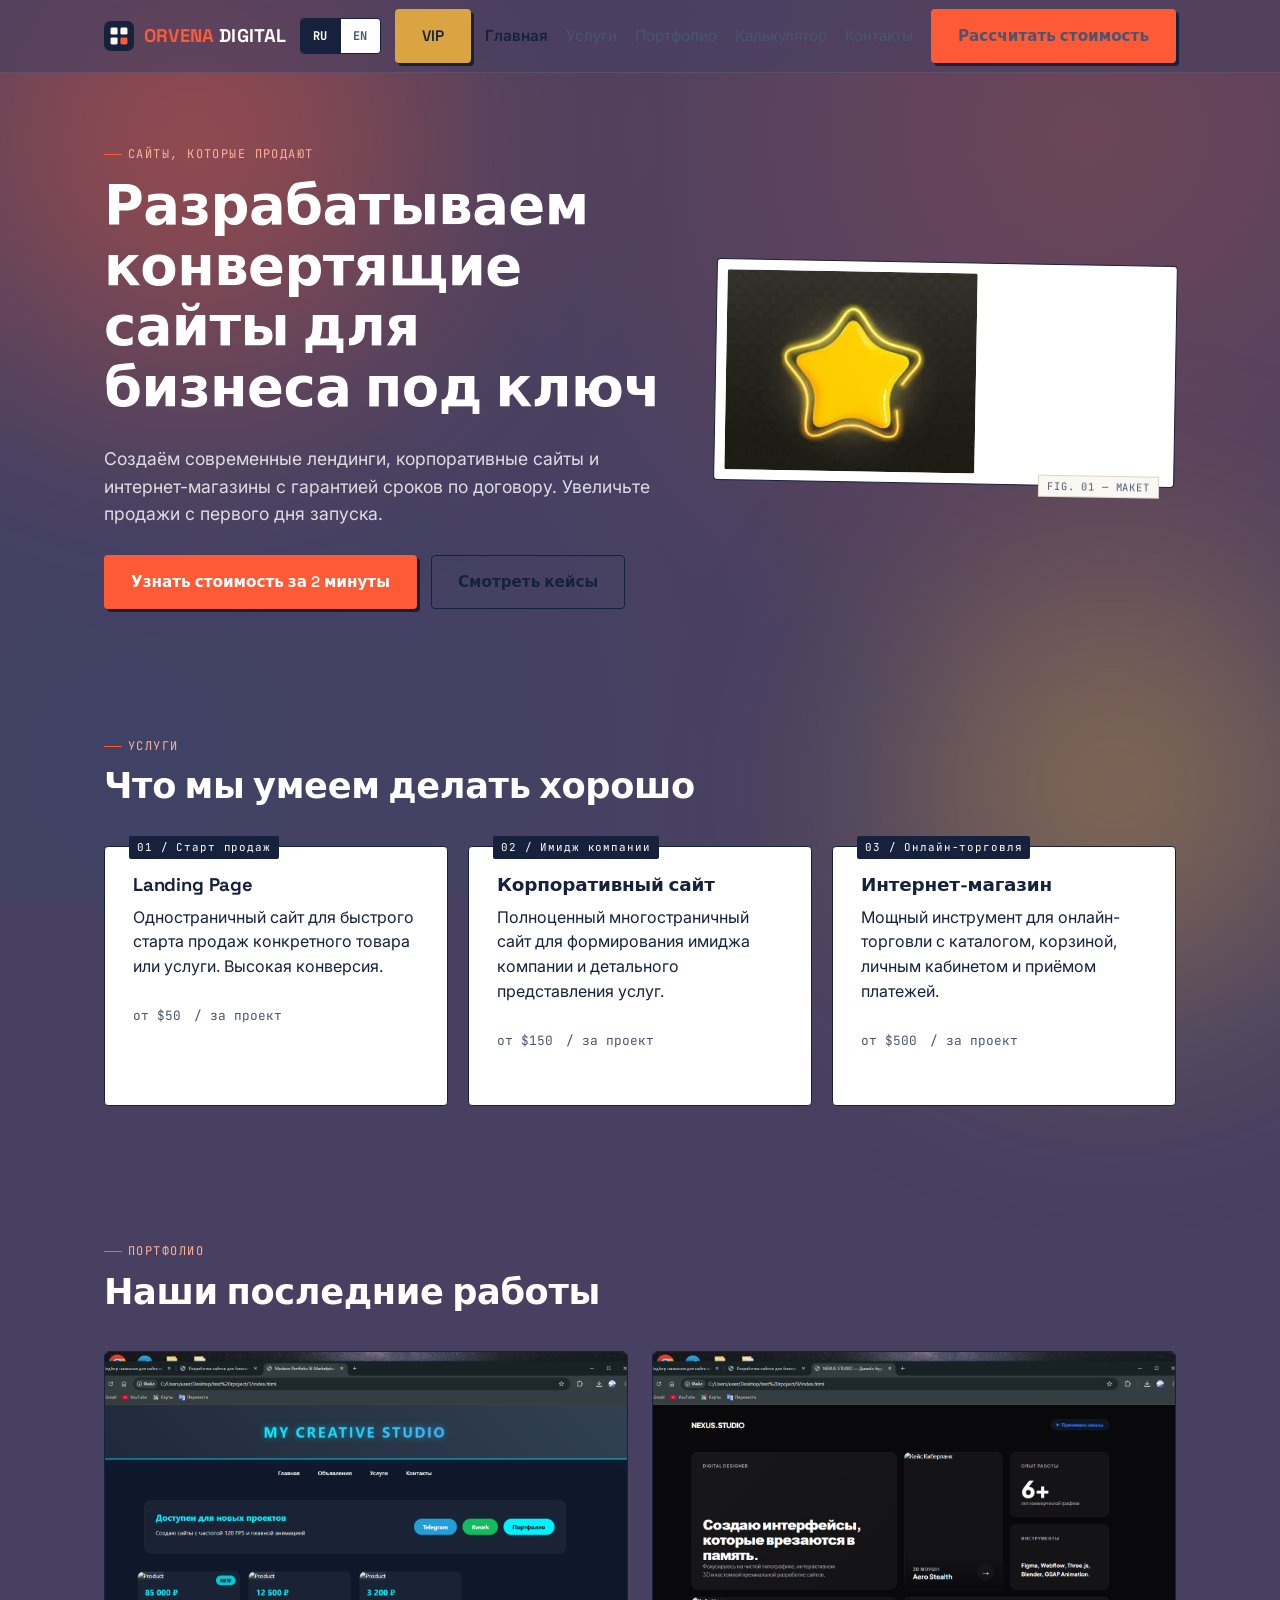
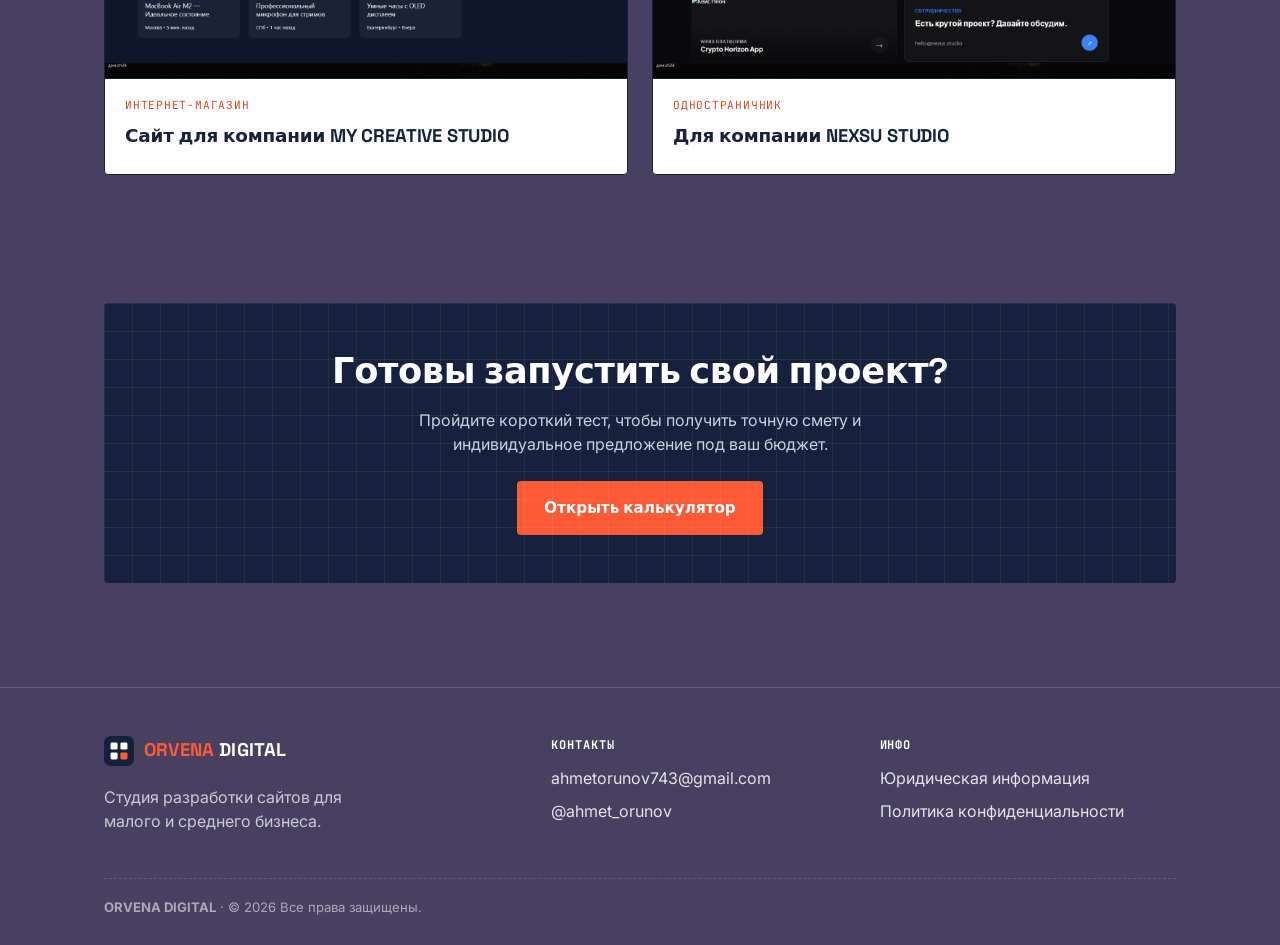
==== commit 12a7350d: "Add files via upload" ====
--- a/index.html
+++ b/index.html
@@ -70,7 +70,7 @@
           </div>
         </div>
         <div class="hero-figure">
-          <img src="Images.jpg" alt="Пример макета сайта, который разрабатывает студия WebCraft" data-i18n-alt="hero_img_alt">
+          <img src="images.jfif" alt="Пример макета сайта, который разрабатывает студия WebCraft" data-i18n-alt="hero_img_alt">
         </div>
       </div>
     </section>
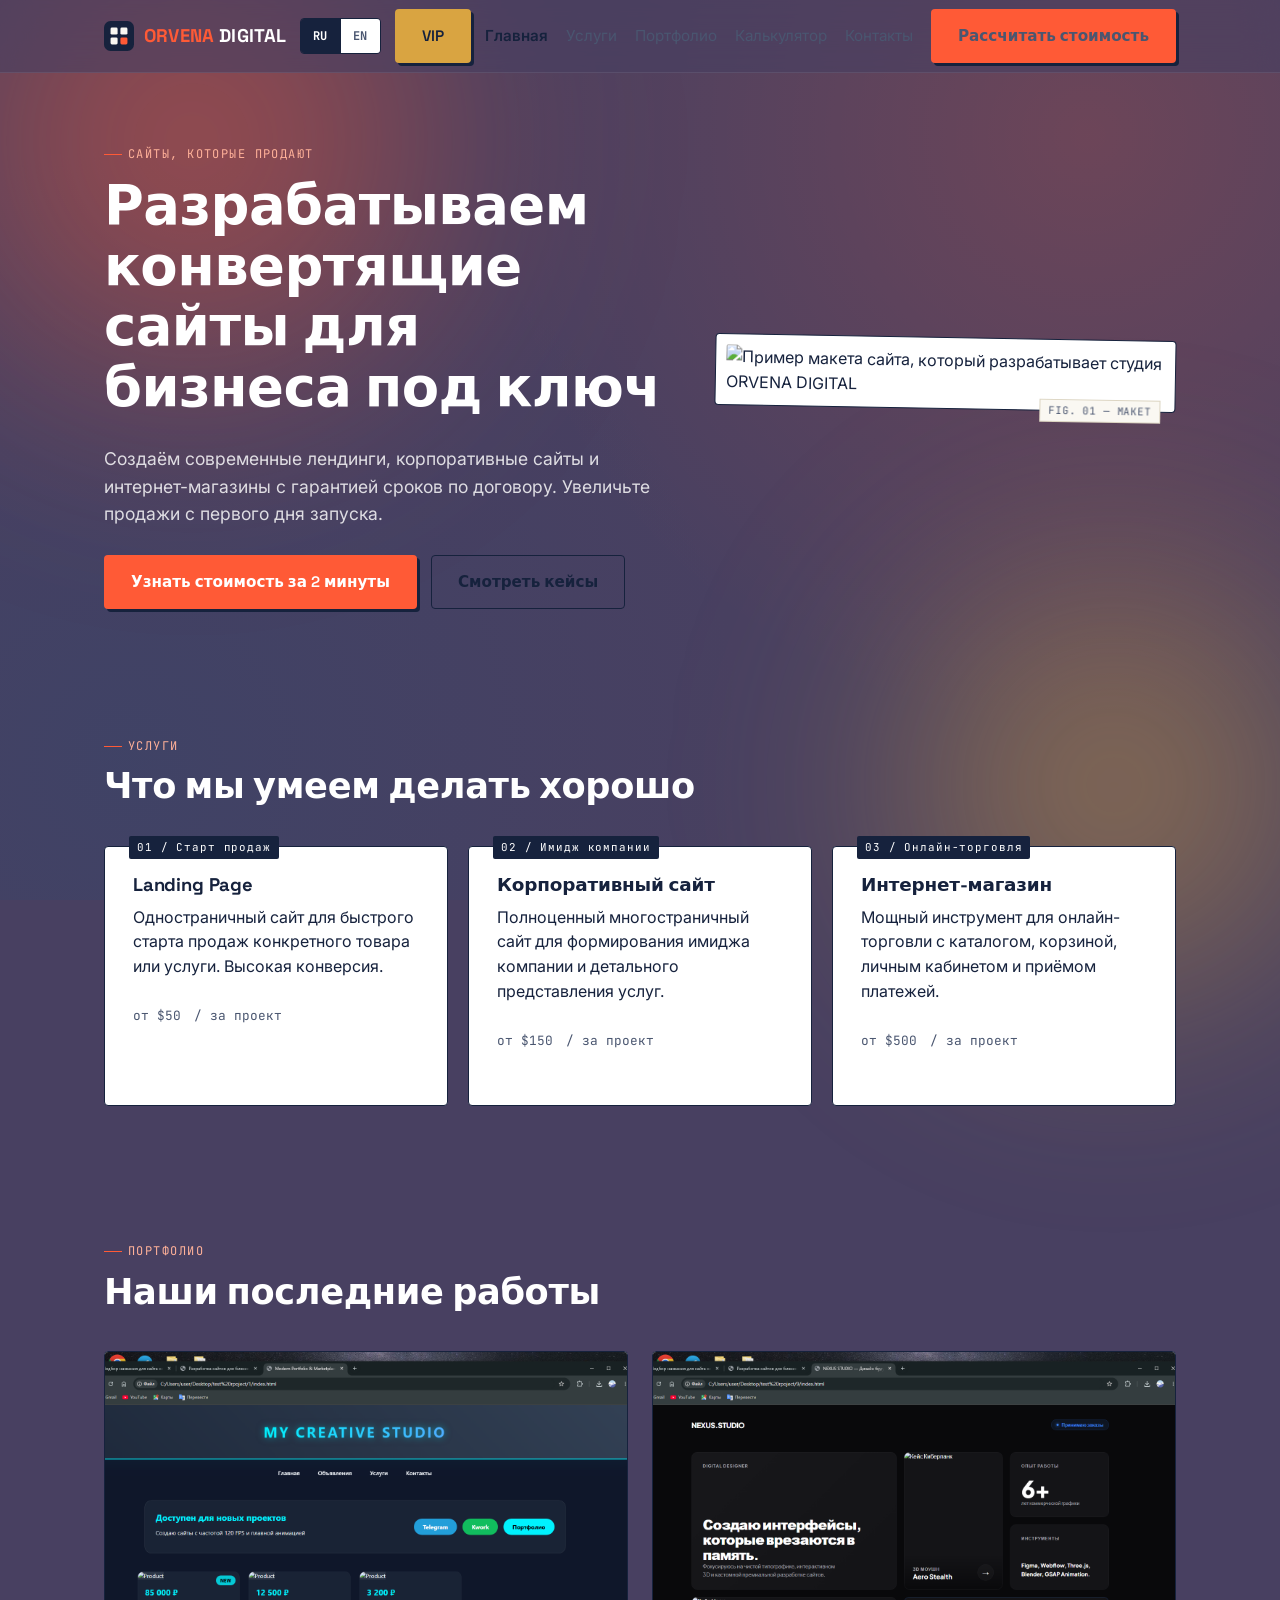
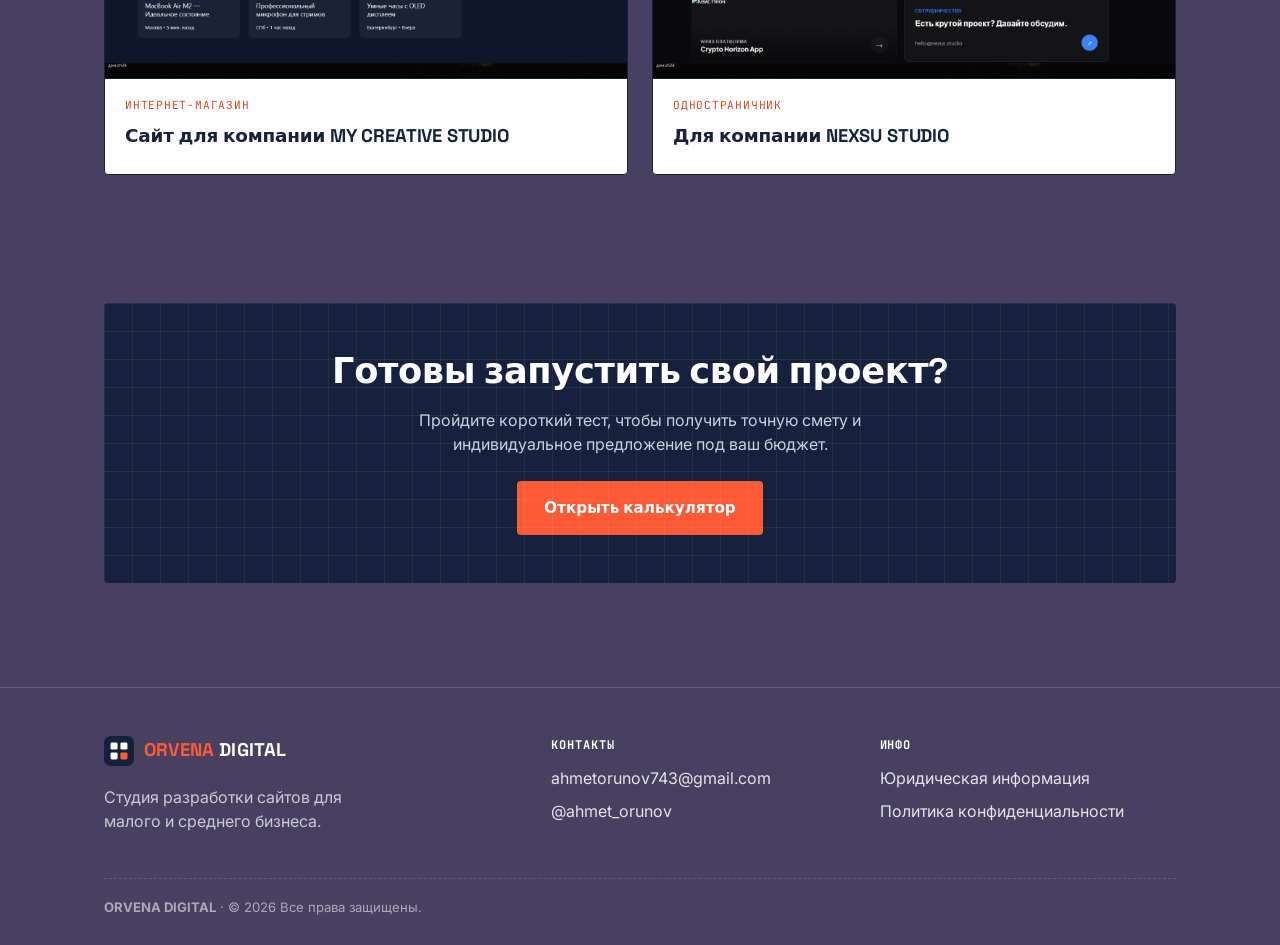
==== commit e54f2985: "Update index.html" ====
--- a/index.html
+++ b/index.html
@@ -70,7 +70,7 @@
           </div>
         </div>
         <div class="hero-figure">
-          <img src="images.jfif" alt="Пример макета сайта, который разрабатывает студия WebCraft" data-i18n-alt="hero_img_alt">
+          <img src="images.jpg" alt="Пример макета сайта, который разрабатывает студия WebCraft" data-i18n-alt="hero_img_alt">
         </div>
       </div>
     </section>
